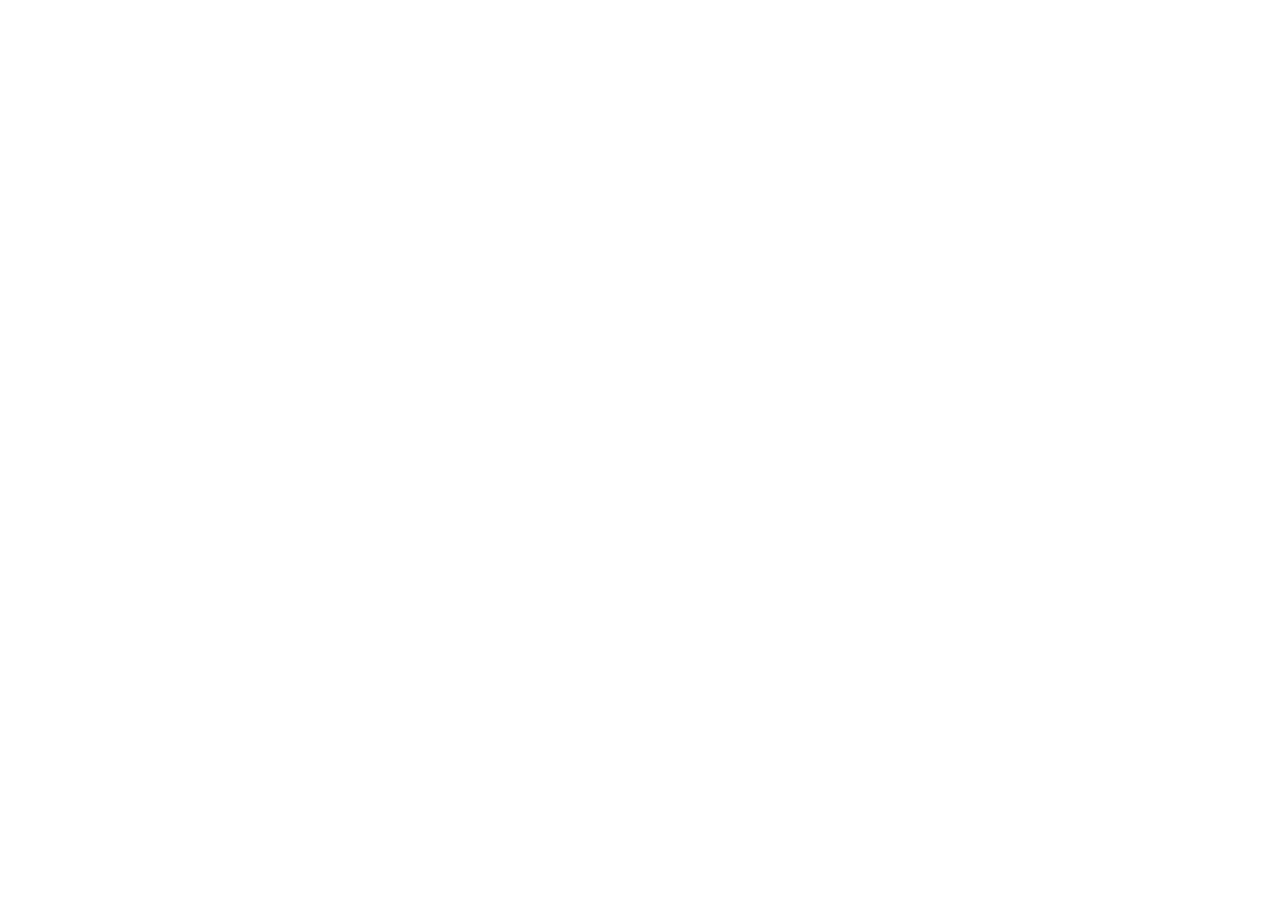
==== portfolio/index.html @ fc788323 "Add initial HTML structure, CSS styles, and JavaScript file for portfolio" ====
<html lang ="en">
<head>
    <meta charset="utf-8">
    <meta name="viewport" content="width=device-width, initial-scale=1.0">
    <title>Matteo Vargas Quesada</title>
    <link rel="preconnect" href="https://fonts.googleapis.com">
    <link href="https://fonts.googleapis.com/css2?family=JetBrains+Mono:wght@400;700&display=swap" rel="stylesheet">
    <link rel="stylesheet" href="css/styles.css">
</head>

<body>
    <nav id="navbar">
        <!-- Navigation content goes here  -->
    </nav>

    <main>
        <section id="hero">
            <!-- Hero section content goes here -->
        </section>

        <section id="about">
            <!-- About section content goes here -->
        </section>

        <section id="skills">
            <!-- Skills section content goes here -->
        </section>

        <section id="projects">
            <!-- Projects section content goes here -->
        </section>

        <section id="contact">
            <!-- Contact section content goes here -->
        </section>
    </main>
</body>
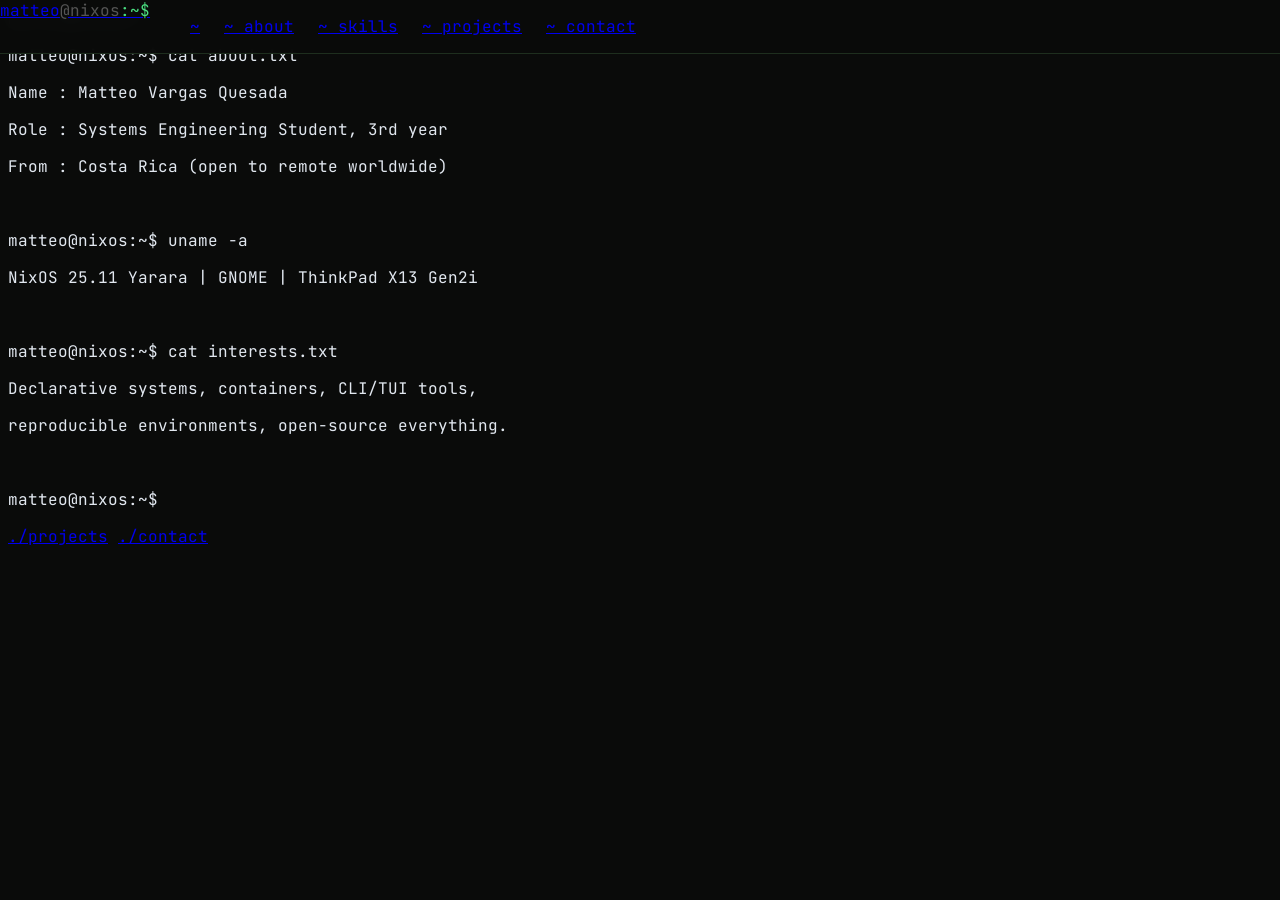
==== commit 958cd89e: "Refactor navigation and hero section in index.html; restore styles.css with updated styles" ====
--- a/portfolio/index.html
+++ b/portfolio/index.html
@@ -9,13 +9,68 @@
 </head>
 
 <body>
-    <nav id="navbar">
-        <!-- Navigation content goes here  -->
+    <nav id="navbar"> <!-- id makes it targetable -->
+
+        <a href="#hero" class="nav-logo">
+        matteo<span class="nav-logo-host">@nixos</span><span class="nav-prompt">:~$</span>
+        </a>
+
+        <ul class="nav-links">
+            <li><a href="#hero">~</a></li>
+            <li><a href="#about">~ about</a></li>
+            <li><a href="#skills">~ skills</a></li>
+            <li><a href="#projects">~ projects</a></li>
+            <li><a href="#contact">~ contact</a></li>
+        </ul>
+
+        <button class="nav-hamburger" id="hamburgerBtn">
+        <span></span>
+        <span></span>
+        <span></span>
+        </button>
     </nav>
 
     <main>
         <section id="hero">
-            <!-- Hero section content goes here -->
+            <article class="terminal-card">
+                <header class="terminal-header">
+                <span class="terminal-dot"></span>
+                <span class="terminal-dot"></span>
+                <span class="terminal-dot"></span>
+                <span class="terminal-title">matteo@nixos:~</span>
+                </header>
+                <div class="terminal-body">
+                <p class="terminal-command">
+                    <span class="terminal-prompt">matteo@nixos:~$</span>
+                    <span class="terminal-cmd-text">cat about.txt</span>
+                </p>
+                <p class="terminal-output">Name    : Matteo Vargas Quesada</p>
+                <p class="terminal-output">Role    : Systems Engineering Student, 3rd year</p>
+                <p class="terminal-output">From    : Costa Rica (open to remote worldwide)</p>
+                <br>
+                <p class="terminal-command">
+                    <span class="terminal-prompt">matteo@nixos:~$</span>
+                    <span class="terminal-cmd-text">uname -a</span>
+                </p>
+                <p class="terminal-output">NixOS 25.11 Yarara  |  GNOME  |  ThinkPad X13 Gen2i</p>
+                <br>
+                <p class="terminal-command">
+                    <span class="terminal-prompt">matteo@nixos:~$</span>
+                    <span class="terminal-cmd-text">cat interests.txt</span>
+                </p>
+                <p class="terminal-output">Declarative systems, containers, CLI/TUI tools,</p>
+                <p class="terminal-output">reproducible environments, open-source everything.</p>
+                <br>
+                <p class="terminal-command">
+                    <span class="terminal-prompt">matteo@nixos:~$</span>
+                    <span class="terminal-cursor"></span>
+                </p>
+                </div>
+            </article>
+            <div class="hero-buttons">
+                <a href="#projects" class="btn-primary">./projects</a>
+                <a href="#contact" class="btn-secondary">./contact</a>
+            </div>
         </section>
 
         <section id="about">
--- a/portfolio/css/styles.css
+++ b/portfolio/css/styles.css
@@ -0,0 +1,56 @@
+:root {
+  --bg-dark:    #0a0b0a;
+  --bg-card:    #0d110d;
+  --bg-header:  #111811;
+  --green:      #4ade80;
+  --text-main:  #e2e8f0;
+  --text-dim:   #8b949e;
+  --text-muted: #555555;
+  --border:     #1e2e1e;
+  --font: 'JetBrains Mono', monospace;
+}
+
+body {
+  background-color: var(--bg-dark);
+  color: var(--text-main);
+  font-family: var(--font);
+  overflow-x: hidden;
+}
+
+#navbar {
+  display: flex;
+  position: fixed;
+  top: 0;
+  left: 0;
+  right: 0;
+  z-index: 50;
+  background-color: rgba(10, 11, 10, 0.96);
+  border-bottom: 1px solid var(--border);
+  backdrop-filter: blur(8px);
+}
+
+.nav-logo-host {
+  color: var(--text-muted);
+}
+
+.nav-prompt {
+  color: var(--green);
+}
+
+/* Hamburger — visible only on mobile */
+.nav-hamburger {
+  display: none;
+  flex-direction: column;
+  gap: 4px;
+  background: none;
+  border: none;
+  cursor: pointer;
+  padding: 4px;
+}
+
+.nav-links {
+  display: flex;
+  align-items: center;
+  gap: 24px;
+  list-style: none;
+}
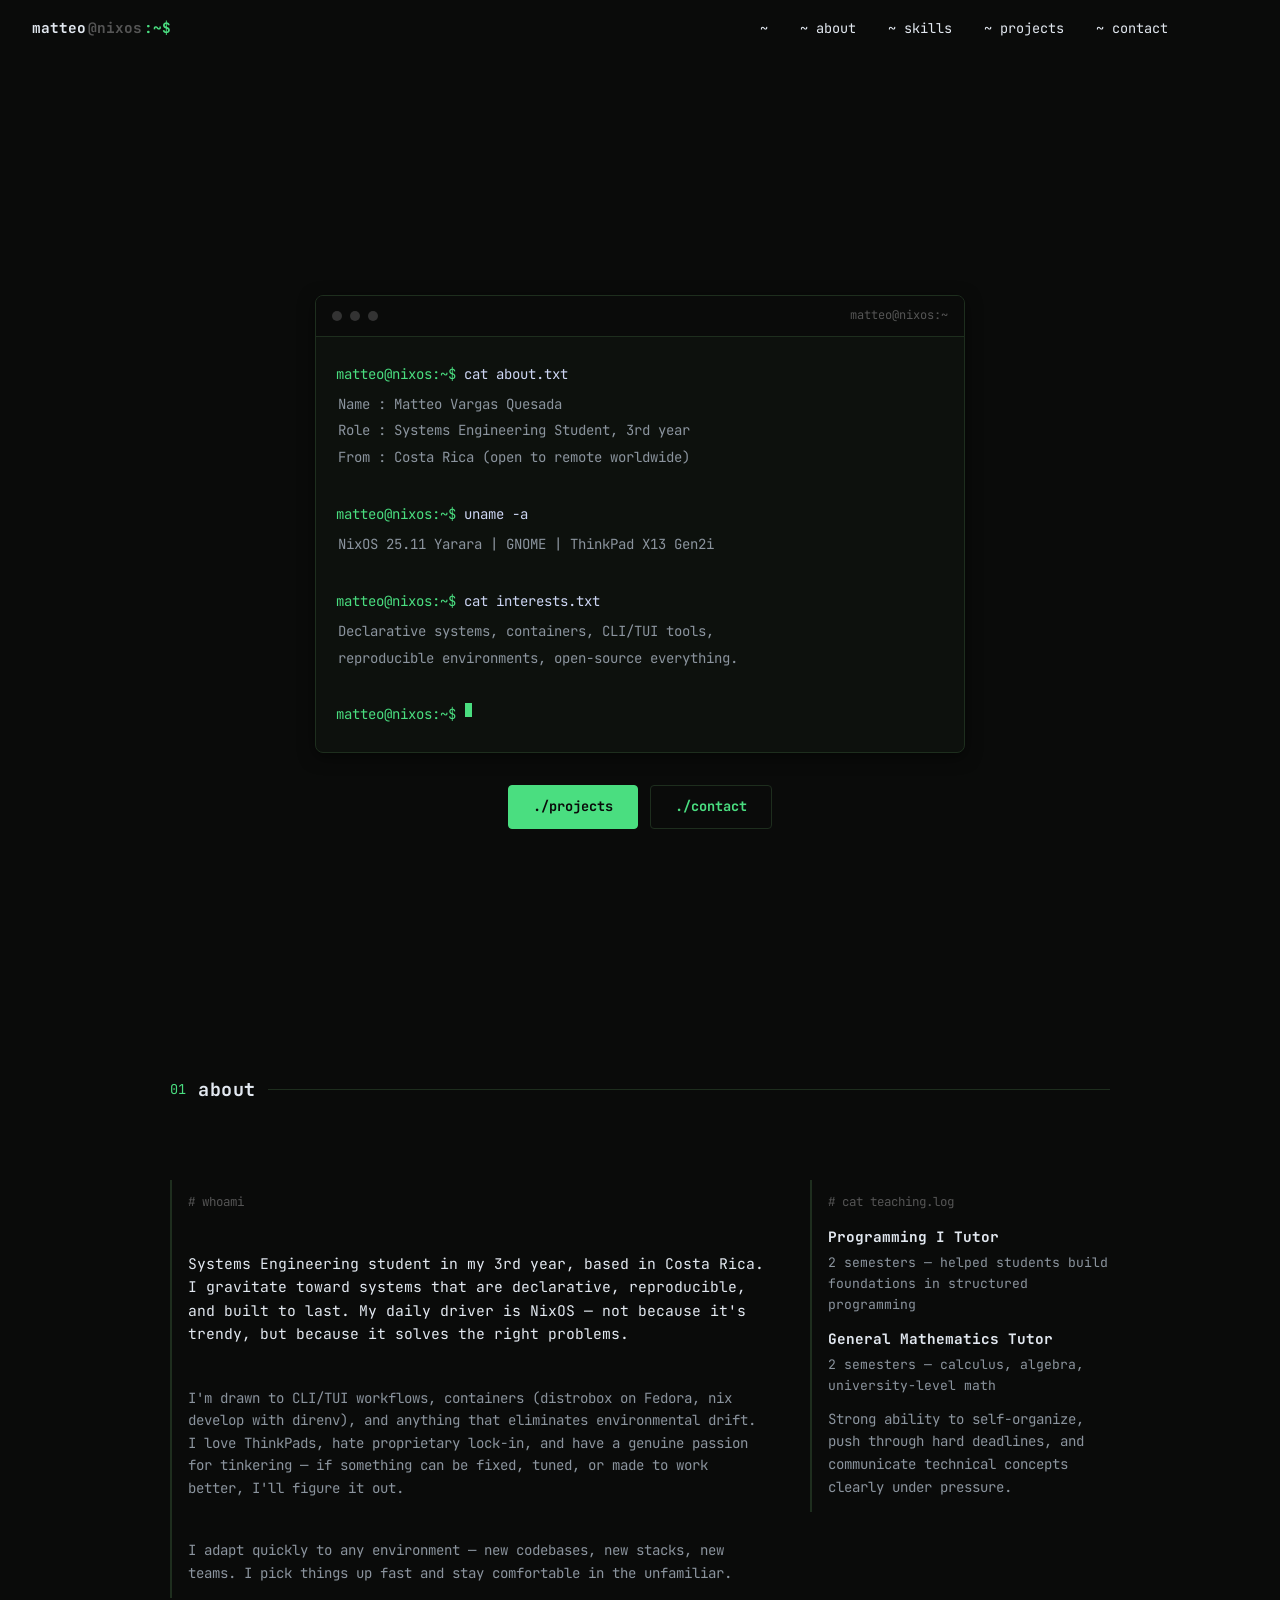
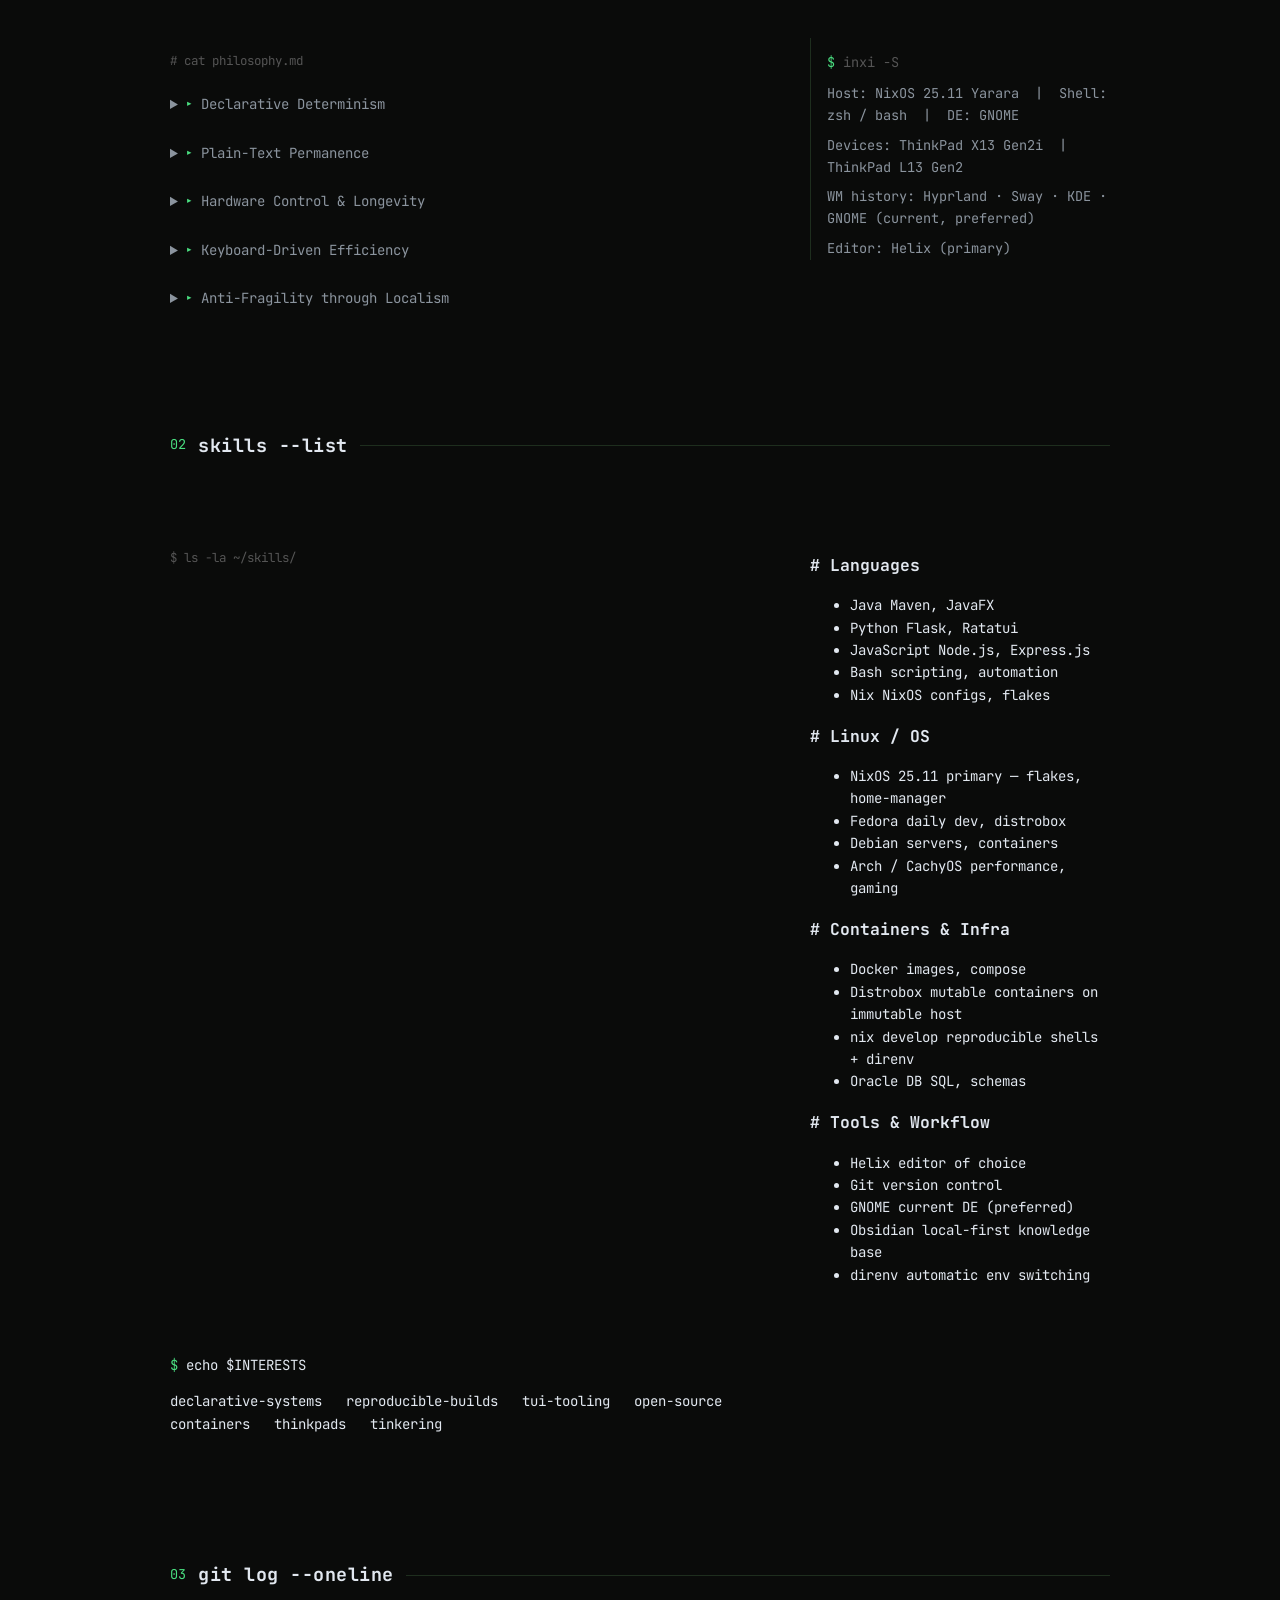
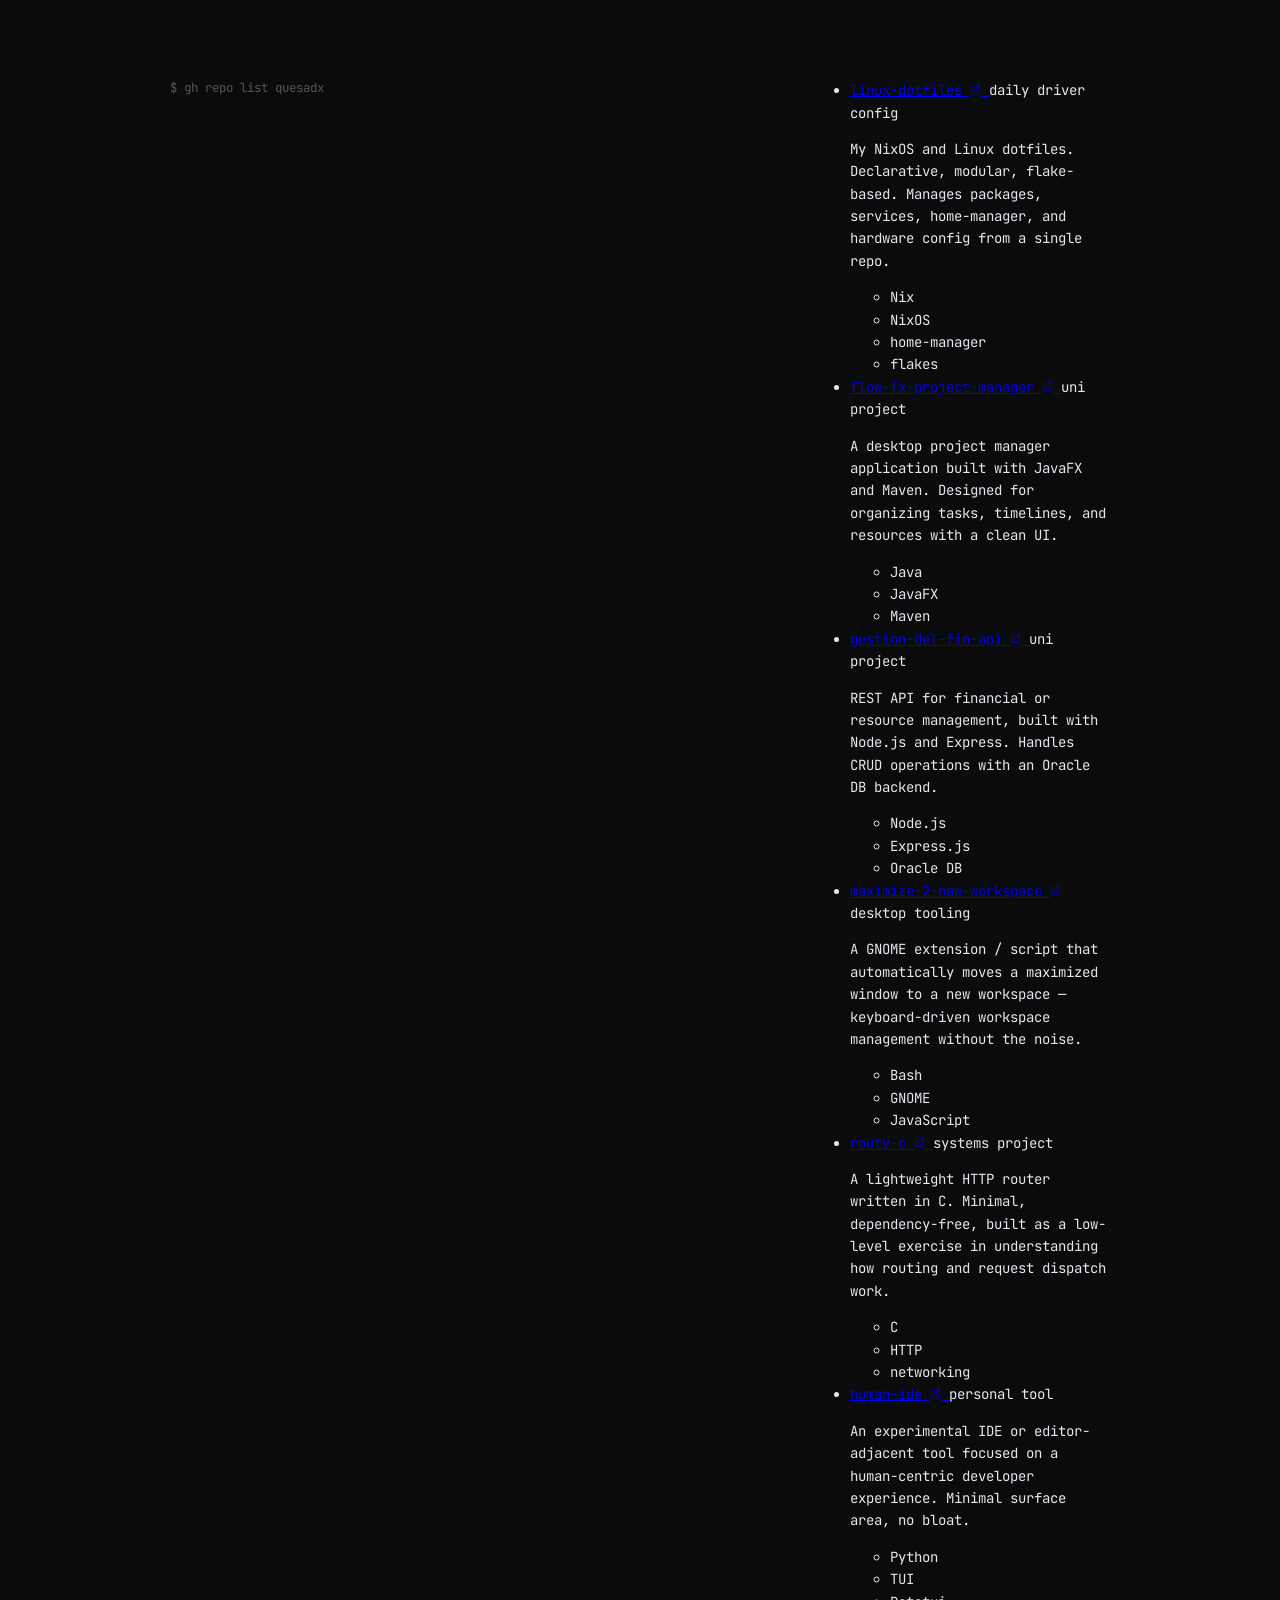
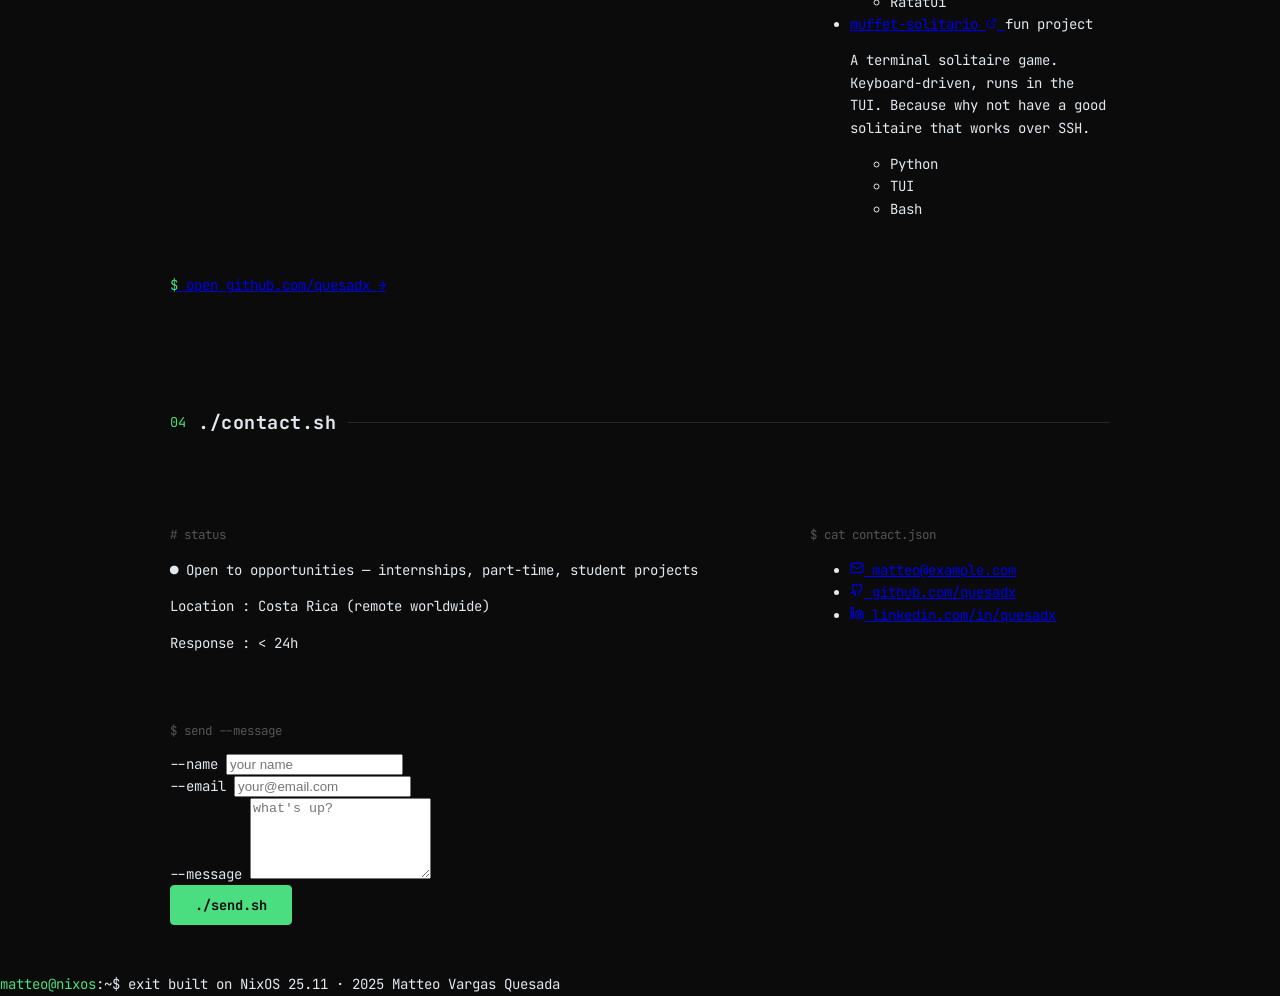
==== commit 112405bb: "Add CSS styles for portfolio layout and components - Create about.css for the About section styles i" ====
--- a/portfolio/index.html
+++ b/portfolio/index.html
@@ -1,92 +1,876 @@
-<html lang ="en">
-<head>
-    <meta charset="utf-8">
-    <meta name="viewport" content="width=device-width, initial-scale=1.0">
+<!doctype html>
+<html lang="en">
+  <head>
+    <meta charset="utf-8" />
+    <meta name="viewport" content="width=device-width, initial-scale=1.0" />
     <title>Matteo Vargas Quesada</title>
-    <link rel="preconnect" href="https://fonts.googleapis.com">
-    <link href="https://fonts.googleapis.com/css2?family=JetBrains+Mono:wght@400;700&display=swap" rel="stylesheet">
-    <link rel="stylesheet" href="css/styles.css">
-</head>
-
-<body>
-    <nav id="navbar"> <!-- id makes it targetable -->
-
-        <a href="#hero" class="nav-logo">
-        matteo<span class="nav-logo-host">@nixos</span><span class="nav-prompt">:~$</span>
-        </a>
-
-        <ul class="nav-links">
-            <li><a href="#hero">~</a></li>
-            <li><a href="#about">~ about</a></li>
-            <li><a href="#skills">~ skills</a></li>
-            <li><a href="#projects">~ projects</a></li>
-            <li><a href="#contact">~ contact</a></li>
-        </ul>
-
-        <button class="nav-hamburger" id="hamburgerBtn">
+    <link rel="preconnect" href="https://fonts.googleapis.com" />
+    <link
+      href="https://fonts.googleapis.com/css2?family=JetBrains+Mono:wght@400;700&display=swap"
+      rel="stylesheet"
+    />
+
+    <!-- Stylesheets -->
+    <link rel="stylesheet" href="css/variables.css" />
+    <link rel="stylesheet" href="css/reset.css" />
+    <link rel="stylesheet" href="css/header.css" />
+    <link rel="stylesheet" href="css/hero.css" />
+    <link rel="stylesheet" href="css/about.css" />
+    <link rel="stylesheet" href="css/skills.css" />
+    <link rel="stylesheet" href="css/buttons.css" />
+    <link rel="stylesheet" href="css/utilities.css" />
+    <link rel="stylesheet" href="css/responsive.css" />
+  </head>
+
+  <body>
+    <nav id="navbar" role="navigation" aria-label="Main navigation">
+      <a href="#hero" class="nav-logo">
+        matteo<span class="nav-logo-host">@nixos</span>
+        <span class="nav-prompt">:~$</span>
+        <span class="sr-only">Home</span>
+      </a>
+
+      <ul class="nav-links">
+        <li><a href="#hero" aria-label="./home">~</a></li>
+        <li><a href="#about" aria-label="./about">~ about</a></li>
+        <li><a href="#skills" aria-label="./skills">~ skills</a></li>
+        <li><a href="#projects" aria-label="./projects">~ projects</a></li>
+        <li><a href="#contact" aria-label="./contact">~ contact</a></li>
+      </ul>
+
+      <button
+        class="nav-hamburger"
+        id="hamburgerBtn"
+        aria-label="Menu"
+        aria-expanded="false"
+      >
         <span></span>
         <span></span>
         <span></span>
-        </button>
+      </button>
     </nav>
 
     <main>
-        <section id="hero">
-            <article class="terminal-card">
-                <header class="terminal-header">
-                <span class="terminal-dot"></span>
-                <span class="terminal-dot"></span>
-                <span class="terminal-dot"></span>
-                <span class="terminal-title">matteo@nixos:~</span>
-                </header>
-                <div class="terminal-body">
-                <p class="terminal-command">
-                    <span class="terminal-prompt">matteo@nixos:~$</span>
-                    <span class="terminal-cmd-text">cat about.txt</span>
+      <!-- Hero Section -->
+      <section id="hero">
+        <h1 class="sr-only">
+          Matteo Vargas Quesada – Systems Engineering Portfolio
+        </h1>
+
+        <article class="terminal-card">
+          <header class="terminal-header">
+            <span class="terminal-dot"></span>
+            <span class="terminal-dot"></span>
+            <span class="terminal-dot"></span>
+            <span class="terminal-title">matteo@nixos:~</span>
+          </header>
+
+          <div class="terminal-body">
+            <p class="terminal-command">
+              <span class="terminal-prompt">matteo@nixos:~$</span>
+              <span class="terminal-cmd-text">cat about.txt</span>
+            </p>
+            <p class="terminal-output">Name : Matteo Vargas Quesada</p>
+            <p class="terminal-output">
+              Role : Systems Engineering Student, 3rd year
+            </p>
+            <p class="terminal-output">
+              From : Costa Rica (open to remote worldwide)
+            </p>
+
+            <br />
+
+            <p class="terminal-command">
+              <span class="terminal-prompt">matteo@nixos:~$</span>
+              <span class="terminal-cmd-text">uname -a</span>
+            </p>
+            <p class="terminal-output">
+              NixOS 25.11 Yarara | GNOME | ThinkPad X13 Gen2i
+            </p>
+
+            <br />
+
+            <p class="terminal-command">
+              <span class="terminal-prompt">matteo@nixos:~$</span>
+              <span class="terminal-cmd-text">cat interests.txt</span>
+            </p>
+            <p class="terminal-output">
+              Declarative systems, containers, CLI/TUI tools,
+            </p>
+            <p class="terminal-output">
+              reproducible environments, open-source everything.
+            </p>
+
+            <br />
+
+            <p class="terminal-command">
+              <span class="terminal-prompt">matteo@nixos:~$</span>
+              <span class="terminal-cursor"></span>
+            </p>
+          </div>
+        </article>
+
+        <div class="hero-buttons">
+          <a href="#projects" class="btn-primary">./projects</a>
+          <a href="#contact" class="btn-secondary">./contact</a>
+        </div>
+      </section>
+
+      <!-- About Section -->
+      <section id="about">
+        <div class="section-inner">
+          <header class="section-header">
+            <span class="section-number">01</span>
+            <h2 class="section-title">about</h2>
+            <div class="section-line"></div>
+          </header>
+
+          <!-- whoami -->
+          <article class="about-bio">
+            <p class="comment"># whoami</p>
+            <p class="text-bright">
+              Systems Engineering student in my 3rd year, based in Costa Rica. I
+              gravitate toward systems that are declarative, reproducible, and
+              built to last. My daily driver is NixOS — not because it's trendy,
+              but because it solves the right problems.
+            </p>
+            <p class="text-dim">
+              I'm drawn to CLI/TUI workflows, containers (distrobox on Fedora,
+              nix develop with direnv), and anything that eliminates
+              environmental drift. I love ThinkPads, hate proprietary lock-in,
+              and have a genuine passion for tinkering — if something can be
+              fixed, tuned, or made to work better, I'll figure it out.
+            </p>
+            <p class="text-dim">
+              I adapt quickly to any environment — new codebases, new stacks,
+              new teams. I pick things up fast and stay comfortable in the
+              unfamiliar.
+            </p>
+          </article>
+
+          <!-- teaching log -->
+          <article class="about-teaching">
+            <p class="comment"># cat teaching.log</p>
+
+            <ul class="teaching-list">
+              <li>
+                <h3 class="teaching-role">Programming I Tutor</h3>
+                <p class="teaching-detail">
+                  2 semesters — helped students build foundations in structured
+                  programming
                 </p>
-                <p class="terminal-output">Name    : Matteo Vargas Quesada</p>
-                <p class="terminal-output">Role    : Systems Engineering Student, 3rd year</p>
-                <p class="terminal-output">From    : Costa Rica (open to remote worldwide)</p>
-                <br>
-                <p class="terminal-command">
-                    <span class="terminal-prompt">matteo@nixos:~$</span>
-                    <span class="terminal-cmd-text">uname -a</span>
+              </li>
+              <li>
+                <h3 class="teaching-role">General Mathematics Tutor</h3>
+                <p class="teaching-detail">
+                  2 semesters — calculus, algebra, university-level math
                 </p>
-                <p class="terminal-output">NixOS 25.11 Yarara  |  GNOME  |  ThinkPad X13 Gen2i</p>
-                <br>
-                <p class="terminal-command">
-                    <span class="terminal-prompt">matteo@nixos:~$</span>
-                    <span class="terminal-cmd-text">cat interests.txt</span>
-                </p>
-                <p class="terminal-output">Declarative systems, containers, CLI/TUI tools,</p>
-                <p class="terminal-output">reproducible environments, open-source everything.</p>
-                <br>
-                <p class="terminal-command">
-                    <span class="terminal-prompt">matteo@nixos:~$</span>
-                    <span class="terminal-cursor"></span>
-                </p>
+              </li>
+            </ul>
+
+            <p class="text-dim teaching-note">
+              Strong ability to self-organize, push through hard deadlines, and
+              communicate technical concepts clearly under pressure.
+            </p>
+          </article>
+
+          <!-- philosophy -->
+          <article class="about-philosophy">
+            <p class="comment"># cat philosophy.md</p>
+
+            <ul class="philosophy-list">
+              <li>
+                <details>
+                  <summary>
+                    <span class="arrow">▸</span>Declarative Determinism
+                  </summary>
+                  <p>
+                    Treat your OS as a mathematical function, not an organic
+                    decaying entity. NixOS ensures environments are reproducible
+                    and time-resistant — eliminating "it works on my machine"
+                    forever.
+                  </p>
+                </details>
+              </li>
+              <li>
+                <details>
+                  <summary>
+                    <span class="arrow">▸</span>Plain-Text Permanence
+                  </summary>
+                  <p>
+                    Local, human-readable formats over proprietary cloud silos.
+                    Markdown, plain configs, local Obsidian vaults — knowledge
+                    that's accessible decades from now with no platform
+                    dependency.
+                  </p>
+                </details>
+              </li>
+              <li>
+                <details>
+                  <summary>
+                    <span class="arrow">▸</span>Hardware Control &amp; Longevity
+                  </summary>
+                  <p>
+                    ThinkPads for repairability and control. LineageOS for
+                    phones. Devices that stay functional through
+                    community-driven open-source software, not vendor planned
+                    obsolescence.
+                  </p>
+                </details>
+              </li>
+              <li>
+                <details>
+                  <summary>
+                    <span class="arrow">▸</span>Keyboard-Driven Efficiency
+                  </summary>
+                  <p>
+                    TUIs and minimalist WMs (Sway, Helix) — tools that get out
+                    of the way. Muscle memory, static reliable workflows, zero
+                    friction from heavy animations or forced UI churn.
+                  </p>
+                </details>
+              </li>
+              <li>
+                <details>
+                  <summary>
+                    <span class="arrow">▸</span>Anti-Fragility through Localism
+                  </summary>
+                  <p>
+                    Minimize external dependencies. Declarative local configs,
+                    offline-capable tools, and self-contained environments.
+                    Infrastructure immune to internet outages and service
+                    shutdowns.
+                  </p>
+                </details>
+              </li>
+            </ul>
+          </article>
+
+          <!-- system info -->
+          <aside class="about-sysinfo">
+            <p class="sysinfo-command">
+              <span class="terminal-prompt">$</span> inxi -S
+            </p>
+            <ul class="sysinfo-list">
+              <li>
+                Host: NixOS 25.11 Yarara &nbsp;|&nbsp; Shell: zsh / bash
+                &nbsp;|&nbsp; DE: GNOME
+              </li>
+              <li>
+                Devices: ThinkPad X13 Gen2i &nbsp;|&nbsp; ThinkPad L13 Gen2
+              </li>
+              <li>
+                WM history: Hyprland · Sway · KDE · GNOME (current, preferred)
+              </li>
+              <li>Editor: Helix (primary)</li>
+            </ul>
+          </aside>
+        </div>
+      </section>
+      <!-- skills section -->
+      <section id="skills">
+        <div class="section-inner">
+          <header class="section-header">
+            <span class="section-number">02</span>
+            <h2 class="section-title">skills --list</h2>
+            <div class="section-line"></div>
+          </header>
+
+          <p class="comment">$ ls -la ~/skills/</p>
+
+          <div class="skills-grid">
+            <article class="skill-group">
+              <h3 class="skill-group-title"># Languages</h3>
+              <ul class="skill-list">
+                <li>
+                  <span class="skill-name">Java</span>
+                  <span class="skill-dots"></span>
+                  <span class="skill-detail">Maven, JavaFX</span>
+                </li>
+                <li>
+                  <span class="skill-name">Python</span>
+                  <span class="skill-dots"></span>
+                  <span class="skill-detail">Flask, Ratatui</span>
+                </li>
+                <li>
+                  <span class="skill-name">JavaScript</span>
+                  <span class="skill-dots"></span>
+                  <span class="skill-detail">Node.js, Express.js</span>
+                </li>
+                <li>
+                  <span class="skill-name">Bash</span>
+                  <span class="skill-dots"></span>
+                  <span class="skill-detail">scripting, automation</span>
+                </li>
+                <li>
+                  <span class="skill-name">Nix</span>
+                  <span class="skill-dots"></span>
+                  <span class="skill-detail">NixOS configs, flakes</span>
+                </li>
+              </ul>
+            </article>
+
+            <article class="skill-group">
+              <h3 class="skill-group-title"># Linux / OS</h3>
+              <ul class="skill-list">
+                <li>
+                  <span class="skill-name">NixOS 25.11</span>
+                  <span class="skill-dots"></span>
+                  <span class="skill-detail"
+                    >primary — flakes, home-manager</span
+                  >
+                </li>
+                <li>
+                  <span class="skill-name">Fedora</span>
+                  <span class="skill-dots"></span>
+                  <span class="skill-detail">daily dev, distrobox</span>
+                </li>
+                <li>
+                  <span class="skill-name">Debian</span>
+                  <span class="skill-dots"></span>
+                  <span class="skill-detail">servers, containers</span>
+                </li>
+                <li>
+                  <span class="skill-name">Arch / CachyOS</span>
+                  <span class="skill-dots"></span>
+                  <span class="skill-detail">performance, gaming</span>
+                </li>
+              </ul>
+            </article>
+
+            <article class="skill-group">
+              <h3 class="skill-group-title"># Containers &amp; Infra</h3>
+              <ul class="skill-list">
+                <li>
+                  <span class="skill-name">Docker</span>
+                  <span class="skill-dots"></span>
+                  <span class="skill-detail">images, compose</span>
+                </li>
+                <li>
+                  <span class="skill-name">Distrobox</span>
+                  <span class="skill-dots"></span>
+                  <span class="skill-detail"
+                    >mutable containers on immutable host</span
+                  >
+                </li>
+                <li>
+                  <span class="skill-name">nix develop</span>
+                  <span class="skill-dots"></span>
+                  <span class="skill-detail">reproducible shells + direnv</span>
+                </li>
+                <li>
+                  <span class="skill-name">Oracle DB</span>
+                  <span class="skill-dots"></span>
+                  <span class="skill-detail">SQL, schemas</span>
+                </li>
+              </ul>
+            </article>
+
+            <article class="skill-group">
+              <h3 class="skill-group-title"># Tools &amp; Workflow</h3>
+              <ul class="skill-list">
+                <li>
+                  <span class="skill-name">Helix</span>
+                  <span class="skill-dots"></span>
+                  <span class="skill-detail">editor of choice</span>
+                </li>
+                <li>
+                  <span class="skill-name">Git</span>
+                  <span class="skill-dots"></span>
+                  <span class="skill-detail">version control</span>
+                </li>
+                <li>
+                  <span class="skill-name">GNOME</span>
+                  <span class="skill-dots"></span>
+                  <span class="skill-detail">current DE (preferred)</span>
+                </li>
+                <li>
+                  <span class="skill-name">Obsidian</span>
+                  <span class="skill-dots"></span>
+                  <span class="skill-detail">local-first knowledge base</span>
+                </li>
+                <li>
+                  <span class="skill-name">direnv</span>
+                  <span class="skill-dots"></span>
+                  <span class="skill-detail">automatic env switching</span>
+                </li>
+              </ul>
+            </article>
+          </div>
+
+          <footer class="skills-footer">
+            <p><span class="terminal-prompt">$</span> echo $INTERESTS</p>
+            <p class="skills-interests">
+              declarative-systems &nbsp; reproducible-builds &nbsp; tui-tooling
+              &nbsp; open-source &nbsp; containers &nbsp; thinkpads &nbsp;
+              tinkering
+            </p>
+          </footer>
+        </div>
+      </section>
+      <section id="projects">
+        <div class="section-inner">
+          <header class="section-header">
+            <span class="section-number">03</span>
+            <h2 class="section-title">git log --oneline</h2>
+            <div class="section-line"></div>
+          </header>
+
+          <p class="comment">$ gh repo list quesadx</p>
+
+          <ul class="project-list">
+            <li class="project-card">
+              <header class="project-card-header">
+                <a
+                  href="https://github.com/quesadx/linux-dotfiles"
+                  target="_blank"
+                  rel="noopener noreferrer"
+                  class="project-title"
+                >
+                  linux-dotfiles
+                  <svg
+                    xmlns="http://www.w3.org/2000/svg"
+                    width="11"
+                    height="11"
+                    viewBox="0 0 24 24"
+                    fill="none"
+                    stroke="currentColor"
+                    stroke-width="2"
+                    stroke-linecap="round"
+                    stroke-linejoin="round"
+                  >
+                    <path d="M15 3h6v6" />
+                    <path d="M10 14 21 3" />
+                    <path
+                      d="M18 13v6a2 2 0 0 1-2 2H5a2 2 0 0 1-2-2V8a2 2 0 0 1 2-2h6"
+                    />
+                  </svg>
+                </a>
+                <span class="project-badge">daily driver config</span>
+              </header>
+              <p class="project-desc">
+                My NixOS and Linux dotfiles. Declarative, modular, flake-based.
+                Manages packages, services, home-manager, and hardware config
+                from a single repo.
+              </p>
+              <ul class="project-tags">
+                <li>Nix</li>
+                <li>NixOS</li>
+                <li>home-manager</li>
+                <li>flakes</li>
+              </ul>
+            </li>
+
+            <li class="project-card">
+              <header class="project-card-header">
+                <a
+                  href="https://github.com/quesadx/flow-fx-project-manager"
+                  target="_blank"
+                  rel="noopener noreferrer"
+                  class="project-title"
+                >
+                  flow-fx-project-manager
+                  <svg
+                    xmlns="http://www.w3.org/2000/svg"
+                    width="11"
+                    height="11"
+                    viewBox="0 0 24 24"
+                    fill="none"
+                    stroke="currentColor"
+                    stroke-width="2"
+                    stroke-linecap="round"
+                    stroke-linejoin="round"
+                  >
+                    <path d="M15 3h6v6" />
+                    <path d="M10 14 21 3" />
+                    <path
+                      d="M18 13v6a2 2 0 0 1-2 2H5a2 2 0 0 1-2-2V8a2 2 0 0 1 2-2h6"
+                    />
+                  </svg>
+                </a>
+                <span class="project-badge">uni project</span>
+              </header>
+              <p class="project-desc">
+                A desktop project manager application built with JavaFX and
+                Maven. Designed for organizing tasks, timelines, and resources
+                with a clean UI.
+              </p>
+              <ul class="project-tags">
+                <li>Java</li>
+                <li>JavaFX</li>
+                <li>Maven</li>
+              </ul>
+            </li>
+
+            <li class="project-card">
+              <header class="project-card-header">
+                <a
+                  href="https://github.com/quesadx/gestion-del-fin-api"
+                  target="_blank"
+                  rel="noopener noreferrer"
+                  class="project-title"
+                >
+                  gestion-del-fin-api
+                  <svg
+                    xmlns="http://www.w3.org/2000/svg"
+                    width="11"
+                    height="11"
+                    viewBox="0 0 24 24"
+                    fill="none"
+                    stroke="currentColor"
+                    stroke-width="2"
+                    stroke-linecap="round"
+                    stroke-linejoin="round"
+                  >
+                    <path d="M15 3h6v6" />
+                    <path d="M10 14 21 3" />
+                    <path
+                      d="M18 13v6a2 2 0 0 1-2 2H5a2 2 0 0 1-2-2V8a2 2 0 0 1 2-2h6"
+                    />
+                  </svg>
+                </a>
+                <span class="project-badge">uni project</span>
+              </header>
+              <p class="project-desc">
+                REST API for financial or resource management, built with
+                Node.js and Express. Handles CRUD operations with an Oracle DB
+                backend.
+              </p>
+              <ul class="project-tags">
+                <li>Node.js</li>
+                <li>Express.js</li>
+                <li>Oracle DB</li>
+              </ul>
+            </li>
+
+            <li class="project-card">
+              <header class="project-card-header">
+                <a
+                  href="https://github.com/quesadx/maximize-2-new-workspace"
+                  target="_blank"
+                  rel="noopener noreferrer"
+                  class="project-title"
+                >
+                  maximize-2-new-workspace
+                  <svg
+                    xmlns="http://www.w3.org/2000/svg"
+                    width="11"
+                    height="11"
+                    viewBox="0 0 24 24"
+                    fill="none"
+                    stroke="currentColor"
+                    stroke-width="2"
+                    stroke-linecap="round"
+                    stroke-linejoin="round"
+                  >
+                    <path d="M15 3h6v6" />
+                    <path d="M10 14 21 3" />
+                    <path
+                      d="M18 13v6a2 2 0 0 1-2 2H5a2 2 0 0 1-2-2V8a2 2 0 0 1 2-2h6"
+                    />
+                  </svg>
+                </a>
+                <span class="project-badge">desktop tooling</span>
+              </header>
+              <p class="project-desc">
+                A GNOME extension / script that automatically moves a maximized
+                window to a new workspace — keyboard-driven workspace management
+                without the noise.
+              </p>
+              <ul class="project-tags">
+                <li>Bash</li>
+                <li>GNOME</li>
+                <li>JavaScript</li>
+              </ul>
+            </li>
+
+            <li class="project-card">
+              <header class="project-card-header">
+                <a
+                  href="https://github.com/quesadx/routy-c"
+                  target="_blank"
+                  rel="noopener noreferrer"
+                  class="project-title"
+                >
+                  routy-c
+                  <svg
+                    xmlns="http://www.w3.org/2000/svg"
+                    width="11"
+                    height="11"
+                    viewBox="0 0 24 24"
+                    fill="none"
+                    stroke="currentColor"
+                    stroke-width="2"
+                    stroke-linecap="round"
+                    stroke-linejoin="round"
+                  >
+                    <path d="M15 3h6v6" />
+                    <path d="M10 14 21 3" />
+                    <path
+                      d="M18 13v6a2 2 0 0 1-2 2H5a2 2 0 0 1-2-2V8a2 2 0 0 1 2-2h6"
+                    />
+                  </svg>
+                </a>
+                <span class="project-badge">systems project</span>
+              </header>
+              <p class="project-desc">
+                A lightweight HTTP router written in C. Minimal,
+                dependency-free, built as a low-level exercise in understanding
+                how routing and request dispatch work.
+              </p>
+              <ul class="project-tags">
+                <li>C</li>
+                <li>HTTP</li>
+                <li>networking</li>
+              </ul>
+            </li>
+
+            <li class="project-card">
+              <header class="project-card-header">
+                <a
+                  href="https://github.com/quesadx/human-ide"
+                  target="_blank"
+                  rel="noopener noreferrer"
+                  class="project-title"
+                >
+                  human-ide
+                  <svg
+                    xmlns="http://www.w3.org/2000/svg"
+                    width="11"
+                    height="11"
+                    viewBox="0 0 24 24"
+                    fill="none"
+                    stroke="currentColor"
+                    stroke-width="2"
+                    stroke-linecap="round"
+                    stroke-linejoin="round"
+                  >
+                    <path d="M15 3h6v6" />
+                    <path d="M10 14 21 3" />
+                    <path
+                      d="M18 13v6a2 2 0 0 1-2 2H5a2 2 0 0 1-2-2V8a2 2 0 0 1 2-2h6"
+                    />
+                  </svg>
+                </a>
+                <span class="project-badge">personal tool</span>
+              </header>
+              <p class="project-desc">
+                An experimental IDE or editor-adjacent tool focused on a
+                human-centric developer experience. Minimal surface area, no
+                bloat.
+              </p>
+              <ul class="project-tags">
+                <li>Python</li>
+                <li>TUI</li>
+                <li>Ratatui</li>
+              </ul>
+            </li>
+
+            <li class="project-card">
+              <header class="project-card-header">
+                <a
+                  href="https://github.com/quesadx/muffet-solitario"
+                  target="_blank"
+                  rel="noopener noreferrer"
+                  class="project-title"
+                >
+                  muffet-solitario
+                  <svg
+                    xmlns="http://www.w3.org/2000/svg"
+                    width="11"
+                    height="11"
+                    viewBox="0 0 24 24"
+                    fill="none"
+                    stroke="currentColor"
+                    stroke-width="2"
+                    stroke-linecap="round"
+                    stroke-linejoin="round"
+                  >
+                    <path d="M15 3h6v6" />
+                    <path d="M10 14 21 3" />
+                    <path
+                      d="M18 13v6a2 2 0 0 1-2 2H5a2 2 0 0 1-2-2V8a2 2 0 0 1 2-2h6"
+                    />
+                  </svg>
+                </a>
+                <span class="project-badge">fun project</span>
+              </header>
+              <p class="project-desc">
+                A terminal solitaire game. Keyboard-driven, runs in the TUI.
+                Because why not have a good solitaire that works over SSH.
+              </p>
+              <ul class="project-tags">
+                <li>Python</li>
+                <li>TUI</li>
+                <li>Bash</li>
+              </ul>
+            </li>
+          </ul>
+
+          <a
+            href="https://github.com/quesadx"
+            target="_blank"
+            rel="noopener noreferrer"
+            class="projects-github-link"
+          >
+            <span class="terminal-prompt">$</span> open github.com/quesadx →
+          </a>
+        </div>
+      </section>
+      <section id="contact">
+        <div class="section-inner">
+          <header class="section-header">
+            <span class="section-number">04</span>
+            <h2 class="section-title">./contact.sh</h2>
+            <div class="section-line"></div>
+          </header>
+
+          <!-- status -->
+          <aside class="contact-status">
+            <p class="comment"># status</p>
+            <p class="status-open">
+              <span class="status-dot">●</span> Open to opportunities —
+              internships, part-time, student projects
+            </p>
+            <p class="status-detail">
+              Location : Costa Rica (remote worldwide)
+            </p>
+            <p class="status-detail">Response : &lt; 24h</p>
+          </aside>
+
+          <!-- contact links -->
+          <nav aria-label="Contact links">
+            <p class="comment">$ cat contact.json</p>
+            <ul class="contact-links">
+              <li>
+                <a href="mailto:matteo@example.com" class="contact-link">
+                  <svg
+                    xmlns="http://www.w3.org/2000/svg"
+                    width="14"
+                    height="14"
+                    viewBox="0 0 24 24"
+                    fill="none"
+                    stroke="currentColor"
+                    stroke-width="2"
+                    stroke-linecap="round"
+                    stroke-linejoin="round"
+                  >
+                    <rect width="20" height="16" x="2" y="4" rx="2" />
+                    <path d="m22 7-8.97 5.7a1.94 1.94 0 0 1-2.06 0L2 7" />
+                  </svg>
+                  <span>matteo@example.com</span>
+                </a>
+              </li>
+              <li>
+                <a
+                  href="https://github.com/quesadx"
+                  target="_blank"
+                  rel="noopener noreferrer"
+                  class="contact-link"
+                >
+                  <svg
+                    xmlns="http://www.w3.org/2000/svg"
+                    width="14"
+                    height="14"
+                    viewBox="0 0 24 24"
+                    fill="none"
+                    stroke="currentColor"
+                    stroke-width="2"
+                    stroke-linecap="round"
+                    stroke-linejoin="round"
+                  >
+                    <path
+                      d="M15 22v-4a4.8 4.8 0 0 0-1-3.5c3 0 6-2 6-5.5.08-1.25-.27-2.48-1-3.5.28-1.15.28-2.35 0-3.5 0 0-1 0-3 1.5-2.64-.5-5.36-.5-8 0C6 2 5 2 5 2c-.3 1.15-.3 2.35 0 3.5A5.403 5.403 0 0 0 4 9c0 3.5 3 5.5 6 5.5-.39.49-.68 1.05-.85 1.65-.17.6-.22 1.23-.15 1.85v4"
+                    />
+                    <path d="M9 18c-4.51 2-5-2-7-2" />
+                  </svg>
+                  <span>github.com/quesadx</span>
+                </a>
+              </li>
+              <li>
+                <a
+                  href="https://linkedin.com/in/quesadx"
+                  target="_blank"
+                  rel="noopener noreferrer"
+                  class="contact-link"
+                >
+                  <svg
+                    xmlns="http://www.w3.org/2000/svg"
+                    width="14"
+                    height="14"
+                    viewBox="0 0 24 24"
+                    fill="none"
+                    stroke="currentColor"
+                    stroke-width="2"
+                    stroke-linecap="round"
+                    stroke-linejoin="round"
+                  >
+                    <path
+                      d="M16 8a6 6 0 0 1 6 6v7h-4v-7a2 2 0 0 0-2-2 2 2 0 0 0-2 2v7h-4v-7a6 6 0 0 1 6-6z"
+                    />
+                    <rect width="4" height="12" x="2" y="9" />
+                    <circle cx="4" cy="4" r="2" />
+                  </svg>
+                  <span>linkedin.com/in/quesadx</span>
+                </a>
+              </li>
+            </ul>
+          </nav>
+
+          <!-- form -->
+          <div class="contact-form-wrap">
+            <p class="comment">$ send --message</p>
+            <form class="contact-form" action="#" method="post">
+              <div class="form-row">
+                <div class="form-group">
+                  <label for="contact-name">--name</label>
+                  <input
+                    type="text"
+                    id="contact-name"
+                    name="name"
+                    placeholder="your name"
+                    required
+                  />
                 </div>
-            </article>
-            <div class="hero-buttons">
-                <a href="#projects" class="btn-primary">./projects</a>
-                <a href="#contact" class="btn-secondary">./contact</a>
-            </div>
-        </section>
-
-        <section id="about">
-            <!-- About section content goes here -->
-        </section>
-
-        <section id="skills">
-            <!-- Skills section content goes here -->
-        </section>
-
-        <section id="projects">
-            <!-- Projects section content goes here -->
-        </section>
-
-        <section id="contact">
-            <!-- Contact section content goes here -->
-        </section>
+                <div class="form-group">
+                  <label for="contact-email">--email</label>
+                  <input
+                    type="email"
+                    id="contact-email"
+                    name="email"
+                    placeholder="your@email.com"
+                    required
+                  />
+                </div>
+              </div>
+
+              <div class="form-group">
+                <label for="contact-message">--message</label>
+                <textarea
+                  id="contact-message"
+                  name="message"
+                  rows="5"
+                  placeholder="what's up?"
+                  required
+                ></textarea>
+              </div>
+
+              <button type="submit" class="btn-primary">./send.sh</button>
+            </form>
+          </div>
+        </div>
+      </section>
+
+      <footer>
+        <div class="footer-inner">
+          <span class="footer-left"
+            ><span class="terminal-prompt">matteo@nixos</span>:~$ exit</span
+          >
+          <span class="footer-right"
+            >built on NixOS 25.11 · 2025 Matteo Vargas Quesada</span
+          >
+        </div>
+      </footer>
     </main>
-</body>+  </body>
+</html>
--- a/portfolio/css/variables.css
+++ b/portfolio/css/variables.css
@@ -0,0 +1,11 @@
+:root {
+  --bg-dark:    #0a0b0a;
+  --bg-card:    #0d110d;
+  --bg-header:  #111811;
+  --green:      #4ade80;
+  --text-main:  #e2e8f0;
+  --text-dim:   #8b949e;
+  --text-muted: #555555;
+  --border:     #1e2e1e;
+  --font: 'JetBrains Mono', monospace;
+}
--- a/portfolio/css/header.css
+++ b/portfolio/css/header.css
@@ -0,0 +1,71 @@
+/* ===== HEADER & NAVIGATION ===== */
+
+#navbar {
+  display: flex;
+  justify-content: space-between; /* Ensures logo and nav links are on opposite sides */
+  max-width: 1200px;
+  padding: 0 2rem;
+  height: 3.5rem;
+}
+
+.nav-logo {
+  display: flex;
+  align-items: center;
+  gap: 2px;
+  text-decoration: none; /* Removes underline from links */
+  color: var(--text-main);
+  font-size: 0.9rem;
+  font-weight: 700;
+}
+
+.nav-logo-host {
+  color: var(--text-muted);
+}
+
+.nav-prompt {
+  color: var(--green);
+}
+
+.nav-links {
+  display: flex;
+  align-items: center;
+  gap: 2rem;
+  list-style: none;
+  padding: 0;
+  position: relative;
+  z-index: 10000;
+}
+
+.nav-links a {
+  text-decoration: none;
+  color: var(--text-main);
+  font-size: 0.85rem;
+  transition: color 0.15s ease;
+}
+
+.nav-links a:hover,
+.nav-links a:focus {
+  color: var(--green);
+  outline: none;
+}
+
+/* Hamburger menu */
+.nav-hamburger {
+  display: none;
+  flex-direction: column;
+  gap: 4px;
+  background: none;
+  border: none;
+  cursor: pointer;
+  padding: 0;
+  margin: 0;
+}
+
+.nav-hamburger span {
+  display: block;
+  width: 24px;
+  height: 2px;
+  background-color: var(--green);
+  border-radius: 2px;
+  transition: all 0.3s ease;
+}
--- a/portfolio/css/hero.css
+++ b/portfolio/css/hero.css
@@ -0,0 +1,99 @@
+/* ===== MAIN CONTENT ===== */
+main {
+  margin-top: 3.5rem;
+}
+
+/* sections are visible by default; specific sections can be hidden if needed */
+
+#hero {
+  display: flex;
+  flex-direction: column;
+  align-items: center;
+  justify-content: center;
+  min-height: 100vh;
+  padding: 3rem 2rem;
+  background-color: var(--bg-dark);
+}
+
+.terminal-card {
+  width: 100%;
+  max-width: 650px;
+  background-color: var(--bg-card);
+  border: 1px solid var(--border);
+  border-radius: 8px;
+  overflow: hidden;
+  box-shadow: 0 4px 16px rgba(0, 0, 0, 0.5);
+  margin-bottom: 2rem;
+}
+
+.terminal-header {
+  display: flex;
+  align-items: center;
+  gap: 8px;
+  background-color: rgba(10, 11, 10, 0.96);
+  border-bottom: 1px solid var(--border);
+  padding: 10px 16px;
+  font-size: 0.75rem;
+  color: var(--text-muted);
+  position: relative;
+  z-index: 50; /* intentionally below the navbar */
+}
+
+.terminal-dot {
+  display: inline-block;
+  width: 10px;
+  height: 10px;
+  border-radius: 50%;
+  background-color: #333;
+}
+
+.terminal-title {
+  margin-left: auto;
+  font-size: 0.75rem;
+  color: var(--text-muted);
+}
+
+.terminal-body {
+  padding: 18px 20px;
+  min-height: 280px;
+  overflow-y: auto;
+}
+
+.terminal-command {
+  display: flex;
+  gap: 8px;
+  margin: 8px 0;
+  white-space: nowrap;
+  flex-wrap: wrap;
+}
+
+.terminal-prompt {
+  color: var(--green);
+  flex-shrink: 0;
+}
+
+.terminal-cmd-text {
+  color: #cdd6f4;
+}
+
+.terminal-output {
+  margin: 4px 0;
+  color: var(--text-dim);
+  padding-left: 2px;
+  word-break: break-word;
+}
+
+.terminal-cursor {
+  display: inline-block;
+  width: 7px;
+  height: 14px;
+  background: var(--green);
+  margin-left: 1px;
+  vertical-align: middle;
+  animation: blink 1s steps(1) infinite;
+}
+
+@keyframes blink {
+  0%, 49% { opacity: 1; }
+  50%, 100% { opacity: 0; }
+}
--- a/portfolio/css/about.css
+++ b/portfolio/css/about.css
@@ -0,0 +1,145 @@
+/* About section styles */
+.section-inner {
+	max-width: 980px;
+	margin: 0 auto;
+	padding: 3rem 1.25rem;
+	display: grid;
+	grid-template-columns: 1fr 300px;
+	gap: 2.5rem;
+	align-items: start;
+}
+
+.section-header {
+	grid-column: 1 / -1;
+	display: flex;
+	align-items: center;
+	gap: 12px;
+	margin-bottom: 1.25rem;
+}
+
+.section-number {
+	color: var(--green);
+	font-family: var(--font);
+	font-size: 0.85rem;
+}
+
+.section-title {
+	font-family: var(--font);
+	font-size: 1.15rem;
+	color: var(--text-main);
+	text-transform: lowercase;
+	letter-spacing: 0.5px;
+}
+
+.section-line {
+	flex: 1 1 0;
+	height: 1px;
+	background: var(--border);
+}
+
+/* Bio */
+.about-bio {
+	border-left: 2px solid var(--border);
+	padding-left: 1rem;
+	display: flex;
+	flex-direction: column;
+	gap: 0.75rem;
+}
+
+.comment {
+	color: var(--text-muted);
+	font-family: var(--font);
+	font-size: 0.78rem;
+}
+
+.text-bright {
+	color: var(--text-main);
+	font-family: var(--font);
+	font-size: 0.92rem;
+	line-height: 1.6;
+}
+
+.text-dim {
+	color: var(--text-dim);
+	font-family: var(--font);
+	font-size: 0.88rem;
+	line-height: 1.6;
+}
+
+/* Teaching log */
+.about-teaching {
+	border-left: 2px solid var(--border);
+	padding-left: 1rem;
+}
+
+.teaching-list {
+	list-style: none;
+	padding: 0;
+	margin: 0.5rem 0 0 0;
+	display: flex;
+	flex-direction: column;
+	gap: 0.75rem;
+}
+
+.teaching-role {
+	font-family: var(--font);
+	font-size: 0.9rem;
+	color: var(--text-main);
+	margin: 0 0 0.25rem 0;
+}
+
+.teaching-detail {
+	margin: 0;
+	color: var(--text-dim);
+	font-size: 0.82rem;
+}
+
+.teaching-note {
+	margin-top: 0.75rem;
+}
+
+/* Philosophy list */
+.philosophy-list {
+	list-style: none;
+	padding: 0;
+	margin: 0.5rem 0 0 0;
+	display: flex;
+	flex-direction: column;
+	gap: 6px;
+}
+
+.philosophy-list details > summary {
+	cursor: pointer;
+	font-family: var(--font);
+	color: var(--text-dim);
+	padding: 10px 0;
+}
+
+.philosophy-list details p {
+	margin: 0 0 12px 0;
+	color: var(--text-dim);
+	font-size: 0.86rem;
+}
+
+.arrow { color: var(--green); margin-right: 8px; }
+
+/* System info aside */
+.about-sysinfo {
+	background: transparent;
+	border-left: 1px solid var(--border);
+	padding-left: 1rem;
+	font-size: 0.85rem;
+	color: var(--text-dim);
+}
+
+.sysinfo-command { color: var(--text-muted); font-family: var(--font); margin-bottom: 0.6rem; }
+
+.sysinfo-list { list-style: none; padding: 0; margin: 0; display: flex; flex-direction: column; gap: 0.5rem; }
+
+/* small screens: single column */
+@media (max-width: 900px) {
+	.section-inner { grid-template-columns: 1fr; padding: 2rem 1rem; }
+	.section-header { margin-bottom: 1rem; }
+	.about-sysinfo { border-left: none; padding-left: 0; margin-top: 1rem; }
+}
+
--- a/portfolio/css/buttons.css
+++ b/portfolio/css/buttons.css
@@ -0,0 +1,45 @@
+/* ===== BUTTONS ===== */
+.hero-buttons {
+  display: flex;
+  gap: 12px;
+  justify-content: center;
+  flex-wrap: wrap;
+}
+
+.btn-primary,
+.btn-secondary {
+  display: inline-block;
+  padding: 10px 24px;
+  border-radius: 4px;
+  text-decoration: none;
+  font-size: 0.85rem;
+  font-family: var(--font);
+  font-weight: 700;
+  border: none;
+  cursor: pointer;
+  transition: all 0.15s ease;
+}
+
+.btn-primary {
+  background-color: var(--green);
+  color: var(--bg-dark);
+  border: 1px solid var(--green);
+}
+
+.btn-primary:hover,
+.btn-primary:focus {
+  background-color: #22c55e;
+  outline: none;
+}
+
+.btn-secondary {
+  background-color: transparent;
+  color: var(--green);
+  border: 1px solid var(--border);
+}
+
+.btn-secondary:hover,
+.btn-secondary:focus {
+  border-color: var(--green);
+  outline: none;
+}
--- a/portfolio/css/utilities.css
+++ b/portfolio/css/utilities.css
@@ -0,0 +1,12 @@
+/* ===== UTILITY ===== */
+.sr-only {
+  position: absolute;
+  width: 1px;
+  height: 1px;
+  padding: 0;
+  margin: -1px;
+  overflow: hidden;
+  clip: rect(0,0,0,0);
+  white-space: nowrap;
+  border: 0;
+}
--- a/portfolio/css/responsive.css
+++ b/portfolio/css/responsive.css
@@ -0,0 +1,84 @@
+/* ===== RESPONSIVE ===== */
+@media (max-width: 768px) {
+  #navbar {
+    padding: 0 1rem;
+  }
+
+  .nav-links {
+    display: none;
+    flex-direction: column;
+    position: absolute;
+    top: 3.5rem;
+    left: 0;
+    right: 0;
+    background-color: var(--bg-dark);
+    border-bottom: 1px solid var(--border);
+    gap: 0;
+    padding: 1rem 0;
+  }
+
+  .nav-links.open {
+    display: flex;
+  }
+
+  .nav-links li {
+    width: 100%;
+  }
+
+  .nav-links a {
+    display: block;
+    padding: 0.75rem 1.5rem;
+  }
+
+  .nav-hamburger {
+    display: flex;
+  }
+
+  main {
+    margin-top: 3.5rem;
+  }
+
+  #hero {
+    padding: 2rem 1rem;
+    min-height: auto;
+  }
+
+  .terminal-card {
+    max-width: 100%;
+  }
+
+  .hero-buttons {
+    gap: 8px;
+  }
+
+  .btn-primary,
+  .btn-secondary {
+    flex: 1;
+    min-width: 120px;
+  }
+}
+
+@media (max-width: 480px) {
+  #navbar {
+    padding: 0 1rem;
+  }
+
+  .nav-logo {
+    font-size: 0.75rem;
+  }
+
+  .terminal-body {
+    padding: 12px 16px;
+    font-size: 12px;
+  }
+
+  .hero-buttons {
+    flex-direction: column;
+    width: 100%;
+  }
+
+  .btn-primary,
+  .btn-secondary {
+    width: 100%;
+  }
+}
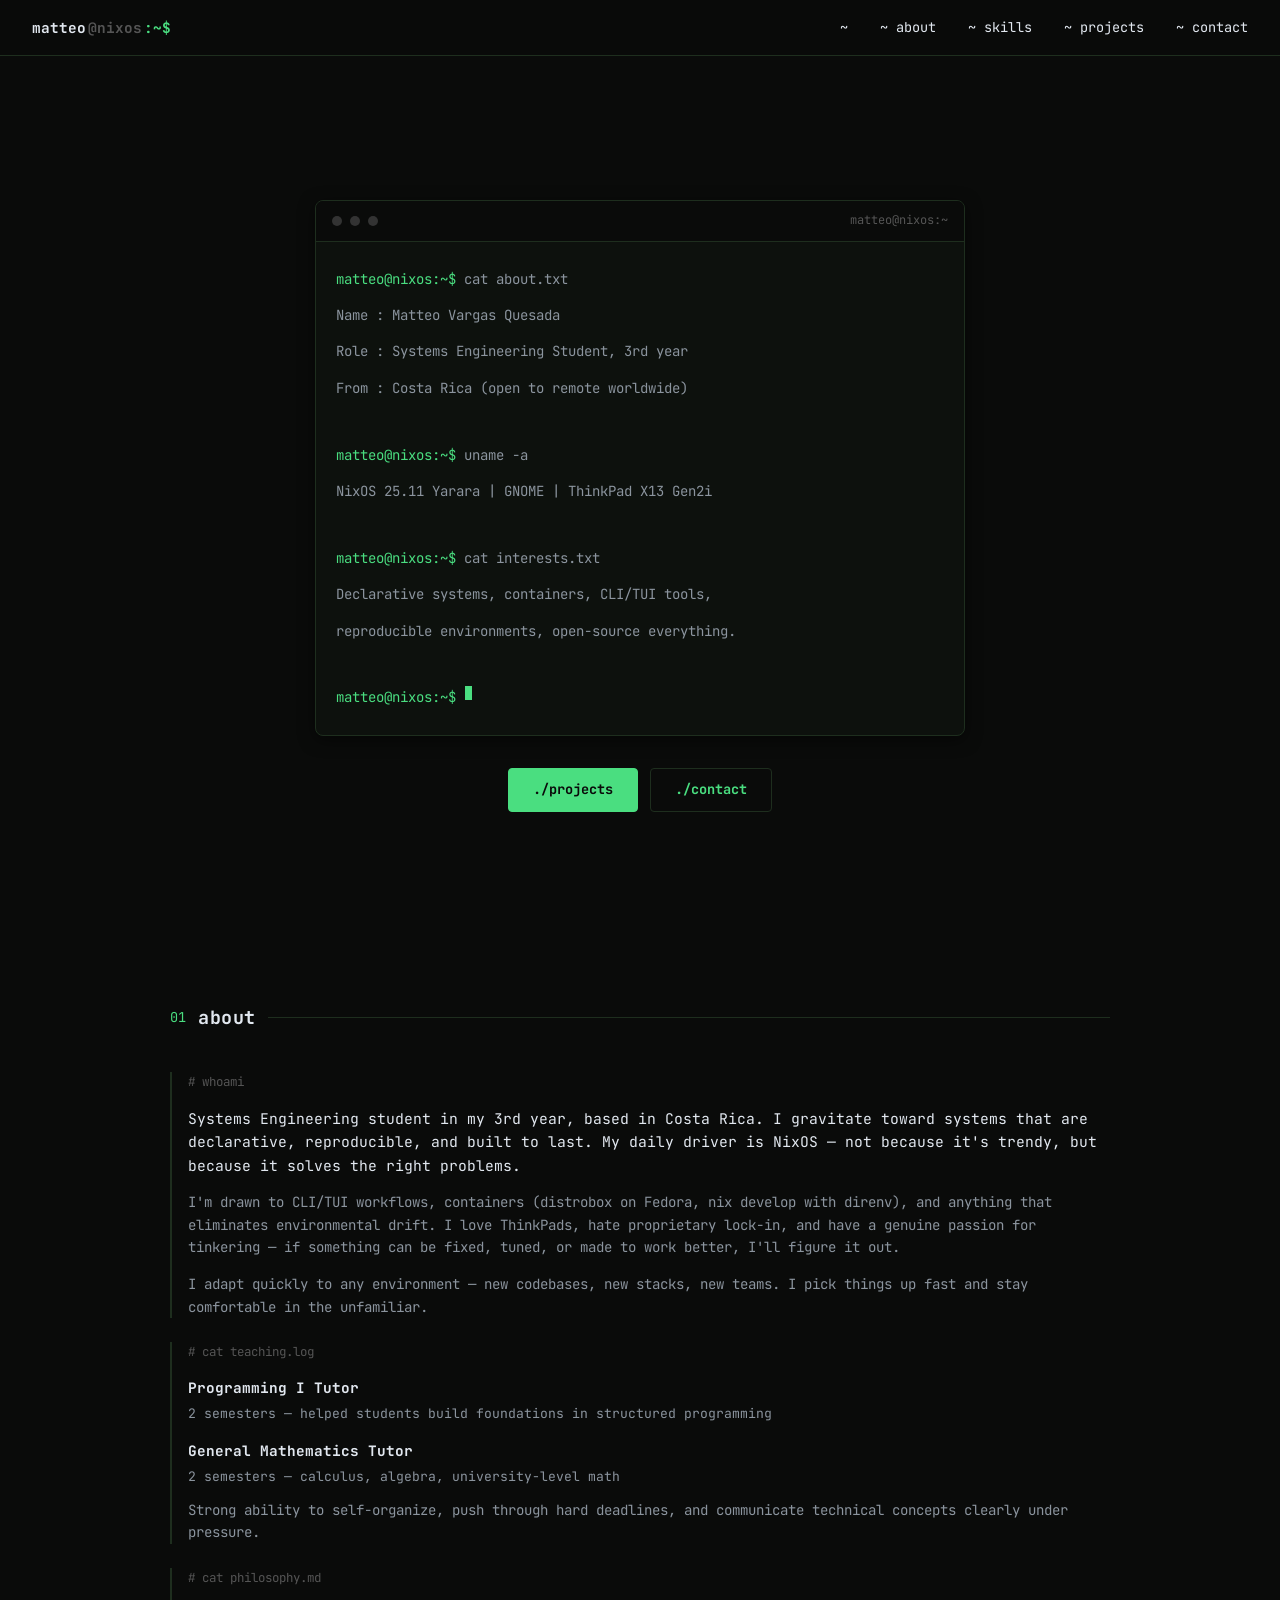
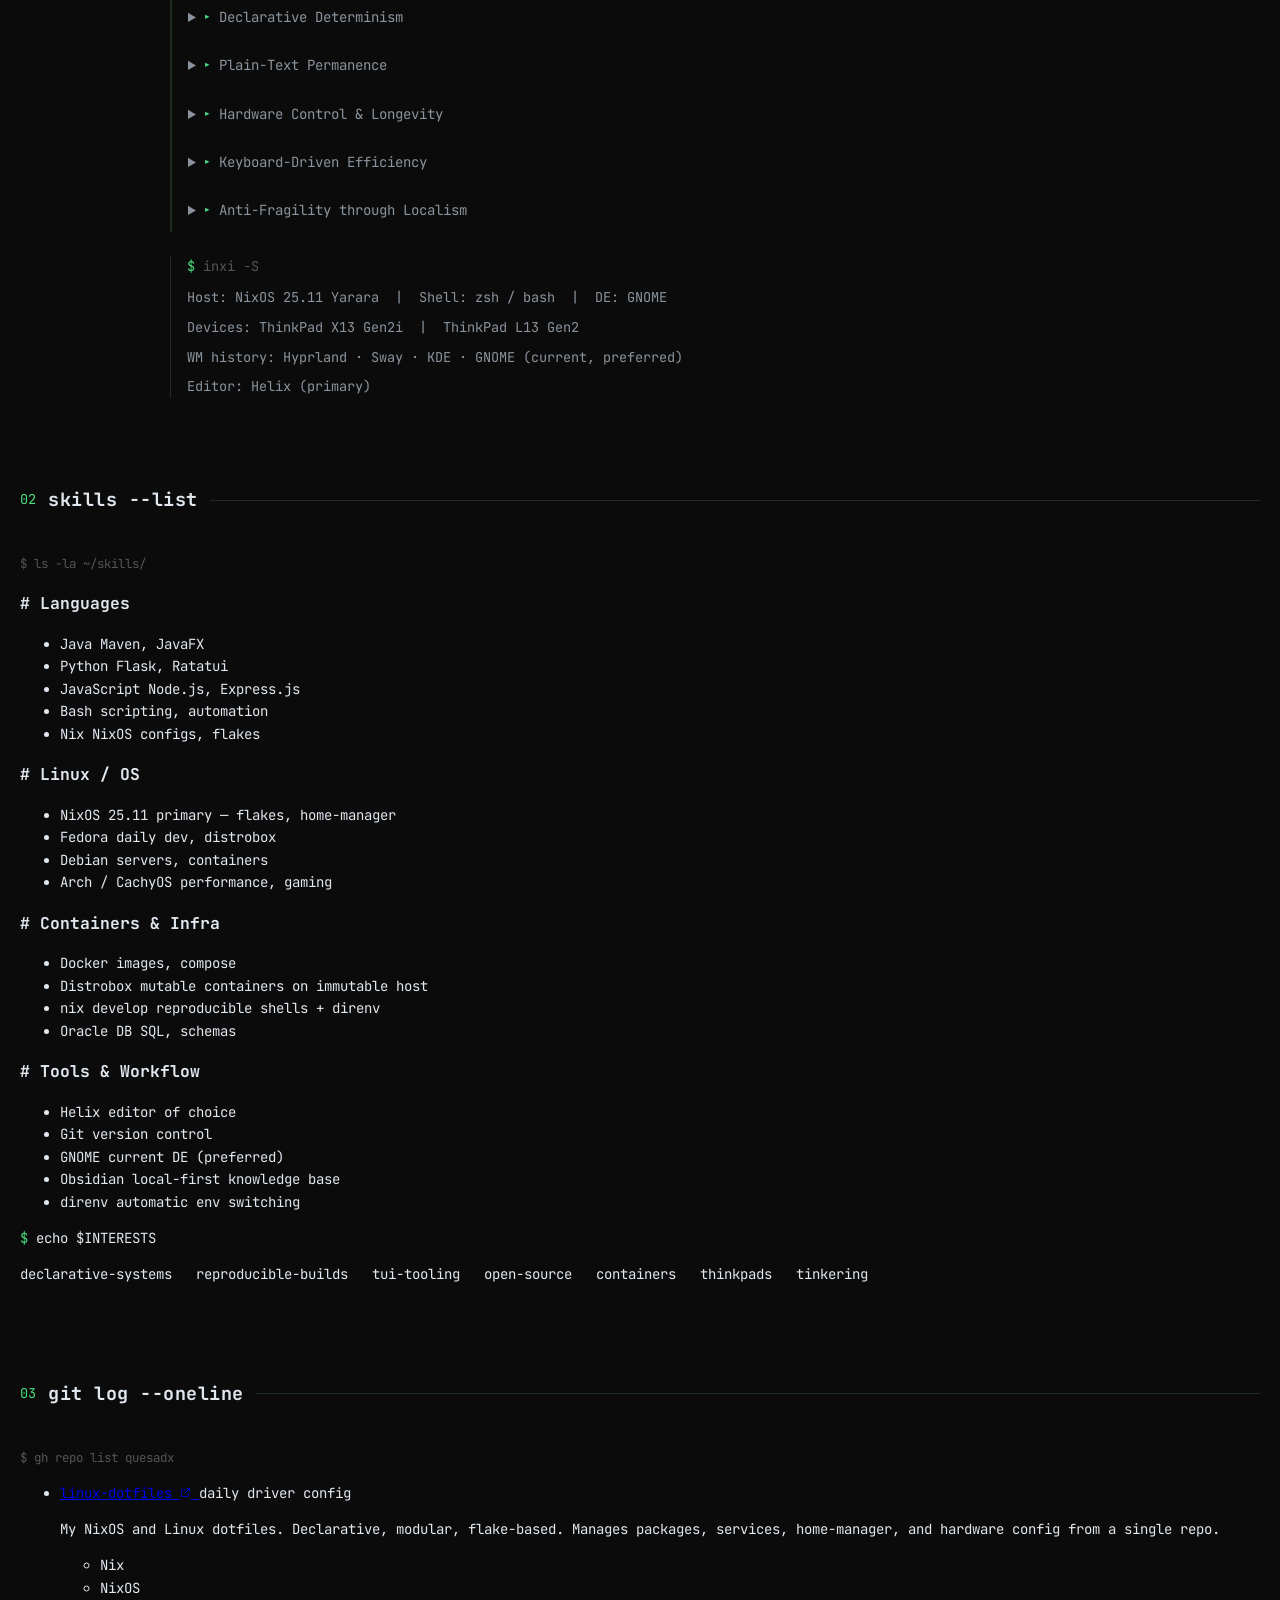
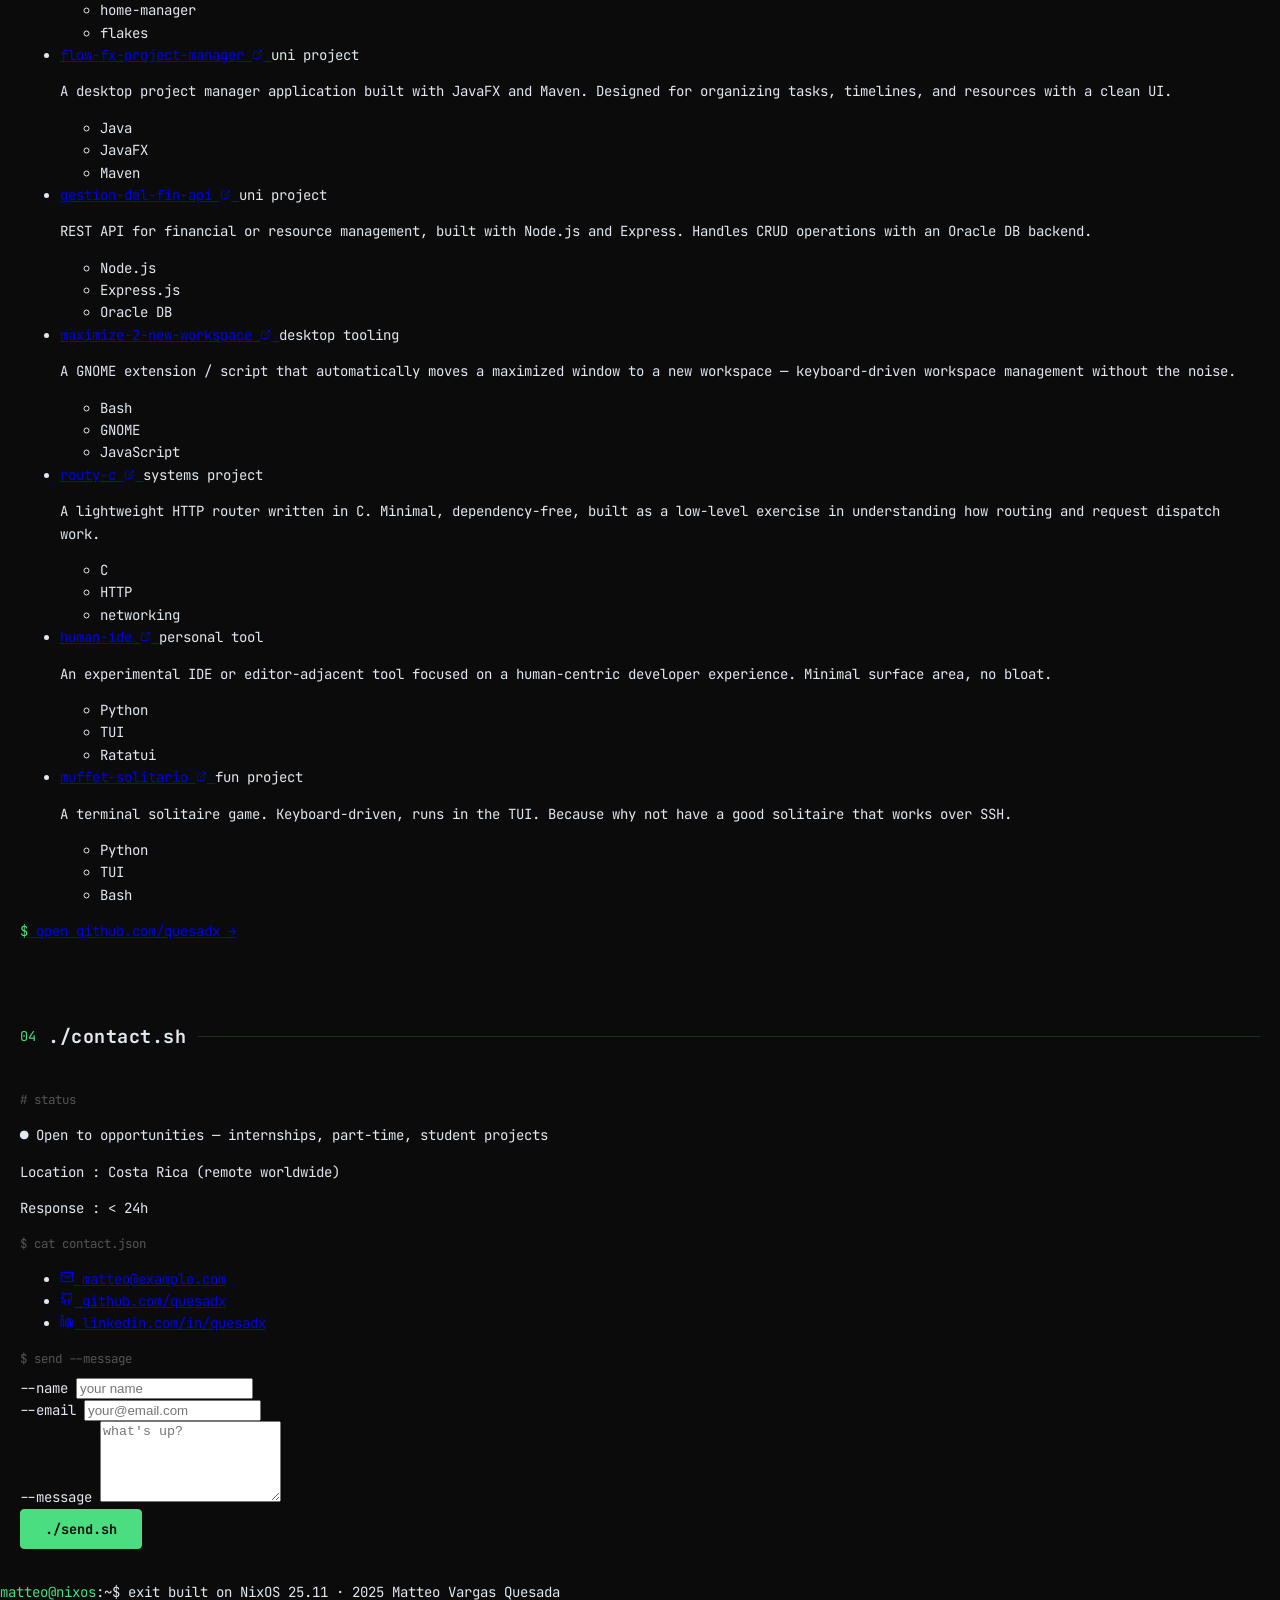
==== commit b3aa5ae6: "Refactor stylesheets in index.html; add main style.css for portfolio" ====
--- a/portfolio/index.html
+++ b/portfolio/index.html
@@ -10,16 +10,8 @@
       rel="stylesheet"
     />
 
-    <!-- Stylesheets -->
-    <link rel="stylesheet" href="css/variables.css" />
-    <link rel="stylesheet" href="css/reset.css" />
-    <link rel="stylesheet" href="css/header.css" />
-    <link rel="stylesheet" href="css/hero.css" />
-    <link rel="stylesheet" href="css/about.css" />
-    <link rel="stylesheet" href="css/skills.css" />
-    <link rel="stylesheet" href="css/buttons.css" />
-    <link rel="stylesheet" href="css/utilities.css" />
-    <link rel="stylesheet" href="css/responsive.css" />
+    <!-- Stylesheet -->
+    <link rel="stylesheet" href="css/style.css" />
   </head>
 
   <body>
--- a/portfolio/css/style.css
+++ b/portfolio/css/style.css
@@ -0,0 +1,491 @@
+/* ===== CSS VARIABLES ===== */
+:root {
+  --bg-dark:    #0a0b0a;
+  --bg-card:    #0d110d;
+  --green:      #4ade80;
+  --text-main:  #e2e8f0;
+  --text-dim:   #8b949e;
+  --text-muted: #555555;
+  --border:     #1e2e1e;
+  --font:       'JetBrains Mono', monospace;
+}
+
+/* ===== RESET & BASE ===== */
+* {
+  box-sizing: border-box;
+}
+
+html, body {
+  margin: 0;
+  padding: 0;
+}
+
+body {
+  background-color: var(--bg-dark);
+  color: var(--text-main);
+  font-family: var(--font);
+  font-size: 14px;
+  line-height: 1.6;
+  overflow-x: hidden;
+}
+
+/* ===== HEADER & NAV ===== */
+#navbar {
+  position: fixed;
+  top: 0;
+  left: 0;
+  right: 0;
+  z-index: 9999;
+  background-color: rgba(10, 11, 10, 0.96);
+  border-bottom: 1px solid var(--border);
+  backdrop-filter: blur(8px);
+  display: flex;
+  justify-content: space-between;
+  align-items: center;
+  padding: 0 2rem;
+  height: 3.5rem;
+}
+
+.nav-logo {
+  display: flex;
+  align-items: center;
+  gap: 2px;
+  text-decoration: none;
+  color: var(--text-main);
+  font-size: 0.9rem;
+  font-weight: 700;
+  white-space: nowrap;
+}
+
+.nav-logo-host {
+  color: var(--text-muted);
+}
+
+.nav-prompt {
+  color: var(--green);
+}
+
+.nav-links {
+  display: flex;
+  align-items: center;
+  gap: 2rem;
+  list-style: none;
+  margin: 0;
+  padding: 0;
+  position: relative;
+  z-index: 10000;
+}
+
+.nav-links a {
+  text-decoration: none;
+  color: var(--text-main);
+  font-size: 0.85rem;
+  transition: color 0.15s ease;
+}
+
+.nav-links a:hover,
+.nav-links a:focus {
+  color: var(--green);
+  outline: none;
+}
+
+.nav-hamburger {
+  display: none;
+  flex-direction: column;
+  gap: 4px;
+  background: none;
+  border: none;
+  cursor: pointer;
+  padding: 0;
+  margin: 0;
+}
+
+.nav-hamburger span {
+  display: block;
+  width: 24px;
+  height: 2px;
+  background-color: var(--green);
+  border-radius: 2px;
+  transition: all 0.3s ease;
+}
+
+/* ===== MAIN & SECTIONS ===== */
+main {
+  margin-top: 3.5rem;
+}
+
+section {
+  padding: 2rem 1.25rem;
+}
+
+#hero {
+  display: flex;
+  flex-direction: column;
+  align-items: center;
+  justify-content: center;
+  min-height: 100vh;
+  background-color: var(--bg-dark);
+}
+
+/* ===== TERMINAL CARD ===== */
+.terminal-card {
+  width: 100%;
+  max-width: 650px;
+  background-color: var(--bg-card);
+  border: 1px solid var(--border);
+  border-radius: 8px;
+  overflow: hidden;
+  box-shadow: 0 4px 16px rgba(0, 0, 0, 0.5);
+  margin-bottom: 2rem;
+}
+
+.terminal-header {
+  display: flex;
+  align-items: center;
+  gap: 8px;
+  background-color: rgba(10, 11, 10, 0.96);
+  border-bottom: 1px solid var(--border);
+  padding: 10px 16px;
+  font-size: 0.75rem;
+  color: var(--text-muted);
+}
+
+.terminal-dot {
+  display: inline-block;
+  width: 10px;
+  height: 10px;
+  border-radius: 50%;
+  background-color: #333;
+}
+
+.terminal-title {
+  margin-left: auto;
+  font-size: 0.75rem;
+  color: var(--text-muted);
+}
+
+.terminal-body {
+  padding: 18px 20px;
+  min-height: 280px;
+  overflow-y: auto;
+}
+
+.terminal-command {
+  display: flex;
+  gap: 8px;
+  margin: 8px 0;
+  flex-wrap: wrap;
+}
+
+.terminal-prompt {
+  color: var(--green);
+  flex-shrink: 0;
+}
+
+.terminal-cmd-text,
+.terminal-output {
+  color: var(--text-dim);
+}
+
+.terminal-cursor {
+  display: inline-block;
+  width: 7px;
+  height: 14px;
+  background: var(--green);
+  margin-left: 1px;
+  vertical-align: middle;
+  animation: blink 1s steps(1) infinite;
+}
+
+@keyframes blink {
+  0%, 49% { opacity: 1; }
+  50%, 100% { opacity: 0; }
+}
+
+/* ===== BUTTONS ===== */
+.hero-buttons {
+  display: flex;
+  gap: 12px;
+  justify-content: center;
+  flex-wrap: wrap;
+}
+
+.btn-primary,
+.btn-secondary {
+  display: inline-block;
+  padding: 10px 24px;
+  border-radius: 4px;
+  text-decoration: none;
+  font-size: 0.85rem;
+  font-family: var(--font);
+  font-weight: 700;
+  border: 1px solid var(--border);
+  cursor: pointer;
+  transition: all 0.15s ease;
+}
+
+.btn-primary {
+  background-color: var(--green);
+  color: var(--bg-dark);
+  border-color: var(--green);
+}
+
+.btn-primary:hover,
+.btn-primary:focus {
+  background-color: #22c55e;
+  outline: none;
+}
+
+.btn-secondary {
+  background-color: transparent;
+  color: var(--green);
+}
+
+.btn-secondary:hover,
+.btn-secondary:focus {
+  border-color: var(--green);
+  outline: none;
+}
+
+/* ===== ABOUT SECTION ===== */
+#about {
+  max-width: 980px;
+  margin: 0 auto;
+  background-color: var(--bg-dark);
+}
+
+.section-header {
+  display: flex;
+  align-items: center;
+  gap: 12px;
+  margin-bottom: 1.5rem;
+}
+
+.section-number {
+  color: var(--green);
+  font-size: 0.85rem;
+}
+
+.section-title {
+  font-size: 1.15rem;
+  color: var(--text-main);
+  text-transform: lowercase;
+  letter-spacing: 0.5px;
+}
+
+.section-line {
+  flex: 1;
+  height: 1px;
+  background: var(--border);
+}
+
+.about-bio,
+.about-teaching,
+.about-philosophy {
+  border-left: 2px solid var(--border);
+  padding-left: 1rem;
+  margin-bottom: 1.5rem;
+}
+
+.comment {
+  color: var(--text-muted);
+  font-size: 0.78rem;
+  margin-bottom: 0.5rem;
+}
+
+.text-bright {
+  color: var(--text-main);
+  font-size: 0.92rem;
+  line-height: 1.6;
+  margin-bottom: 0.75rem;
+}
+
+.text-dim {
+  color: var(--text-dim);
+  font-size: 0.88rem;
+  line-height: 1.6;
+  margin-bottom: 0.75rem;
+}
+
+.teaching-list,
+.philosophy-list {
+  list-style: none;
+  padding: 0;
+  margin: 0.5rem 0 0 0;
+}
+
+.teaching-list li {
+  margin-bottom: 0.75rem;
+}
+
+.teaching-role {
+  font-size: 0.9rem;
+  color: var(--text-main);
+  margin-bottom: 0.25rem;
+}
+
+.teaching-detail {
+  color: var(--text-dim);
+  font-size: 0.82rem;
+  margin: 0;
+}
+
+.teaching-note {
+  margin-top: 0.75rem;
+}
+
+.philosophy-list li {
+  margin-bottom: 6px;
+}
+
+.philosophy-list details > summary {
+  cursor: pointer;
+  color: var(--text-dim);
+  padding: 10px 0;
+  user-select: none;
+}
+
+.philosophy-list details p {
+  margin: 0 0 12px 0;
+  color: var(--text-dim);
+  font-size: 0.86rem;
+}
+
+.arrow {
+  color: var(--green);
+  margin-right: 8px;
+}
+
+.about-sysinfo {
+  border-left: 1px solid var(--border);
+  padding-left: 1rem;
+  font-size: 0.85rem;
+  color: var(--text-dim);
+}
+
+.sysinfo-command {
+  color: var(--text-muted);
+  margin-bottom: 0.6rem;
+}
+
+.sysinfo-list {
+  list-style: none;
+  padding: 0;
+  margin: 0;
+}
+
+.sysinfo-list li {
+  margin-bottom: 0.5rem;
+}
+
+/* ===== UTILITIES ===== */
+.sr-only {
+  position: absolute;
+  width: 1px;
+  height: 1px;
+  padding: 0;
+  margin: -1px;
+  overflow: hidden;
+  clip: rect(0,0,0,0);
+  white-space: nowrap;
+  border: 0;
+}
+
+/* ===== RESPONSIVE ===== */
+@media (max-width: 768px) {
+  #navbar {
+    padding: 0 1rem;
+  }
+
+  .nav-links {
+    display: none;
+    flex-direction: column;
+    position: absolute;
+    top: 3.5rem;
+    left: 0;
+    right: 0;
+    background-color: var(--bg-dark);
+    border-bottom: 1px solid var(--border);
+    gap: 0;
+    padding: 1rem 0;
+    z-index: 9998;
+  }
+
+  .nav-links.open {
+    display: flex;
+  }
+
+  .nav-links li {
+    width: 100%;
+  }
+
+  .nav-links a {
+    display: block;
+    padding: 0.75rem 1.5rem;
+  }
+
+  .nav-hamburger {
+    display: flex;
+  }
+
+  #hero {
+    padding: 2rem 1rem;
+    min-height: auto;
+  }
+
+  .terminal-card {
+    max-width: 100%;
+  }
+
+  .hero-buttons {
+    gap: 8px;
+  }
+
+  .btn-primary,
+  .btn-secondary {
+    flex: 1;
+    min-width: 120px;
+  }
+
+  #about {
+    padding: 2rem 1rem;
+  }
+
+  .section-header {
+    flex-wrap: wrap;
+  }
+
+  .section-line {
+    flex: 0 0 100%;
+    order: 3;
+  }
+}
+
+@media (max-width: 480px) {
+  #navbar {
+    padding: 0 1rem;
+  }
+
+  .nav-logo {
+    font-size: 0.75rem;
+  }
+
+  .terminal-body {
+    padding: 12px 16px;
+    font-size: 12px;
+  }
+
+  .hero-buttons {
+    flex-direction: column;
+    width: 100%;
+  }
+
+  .btn-primary,
+  .btn-secondary {
+    width: 100%;
+  }
+
+  section {
+    padding: 1.5rem 1rem;
+  }
+}
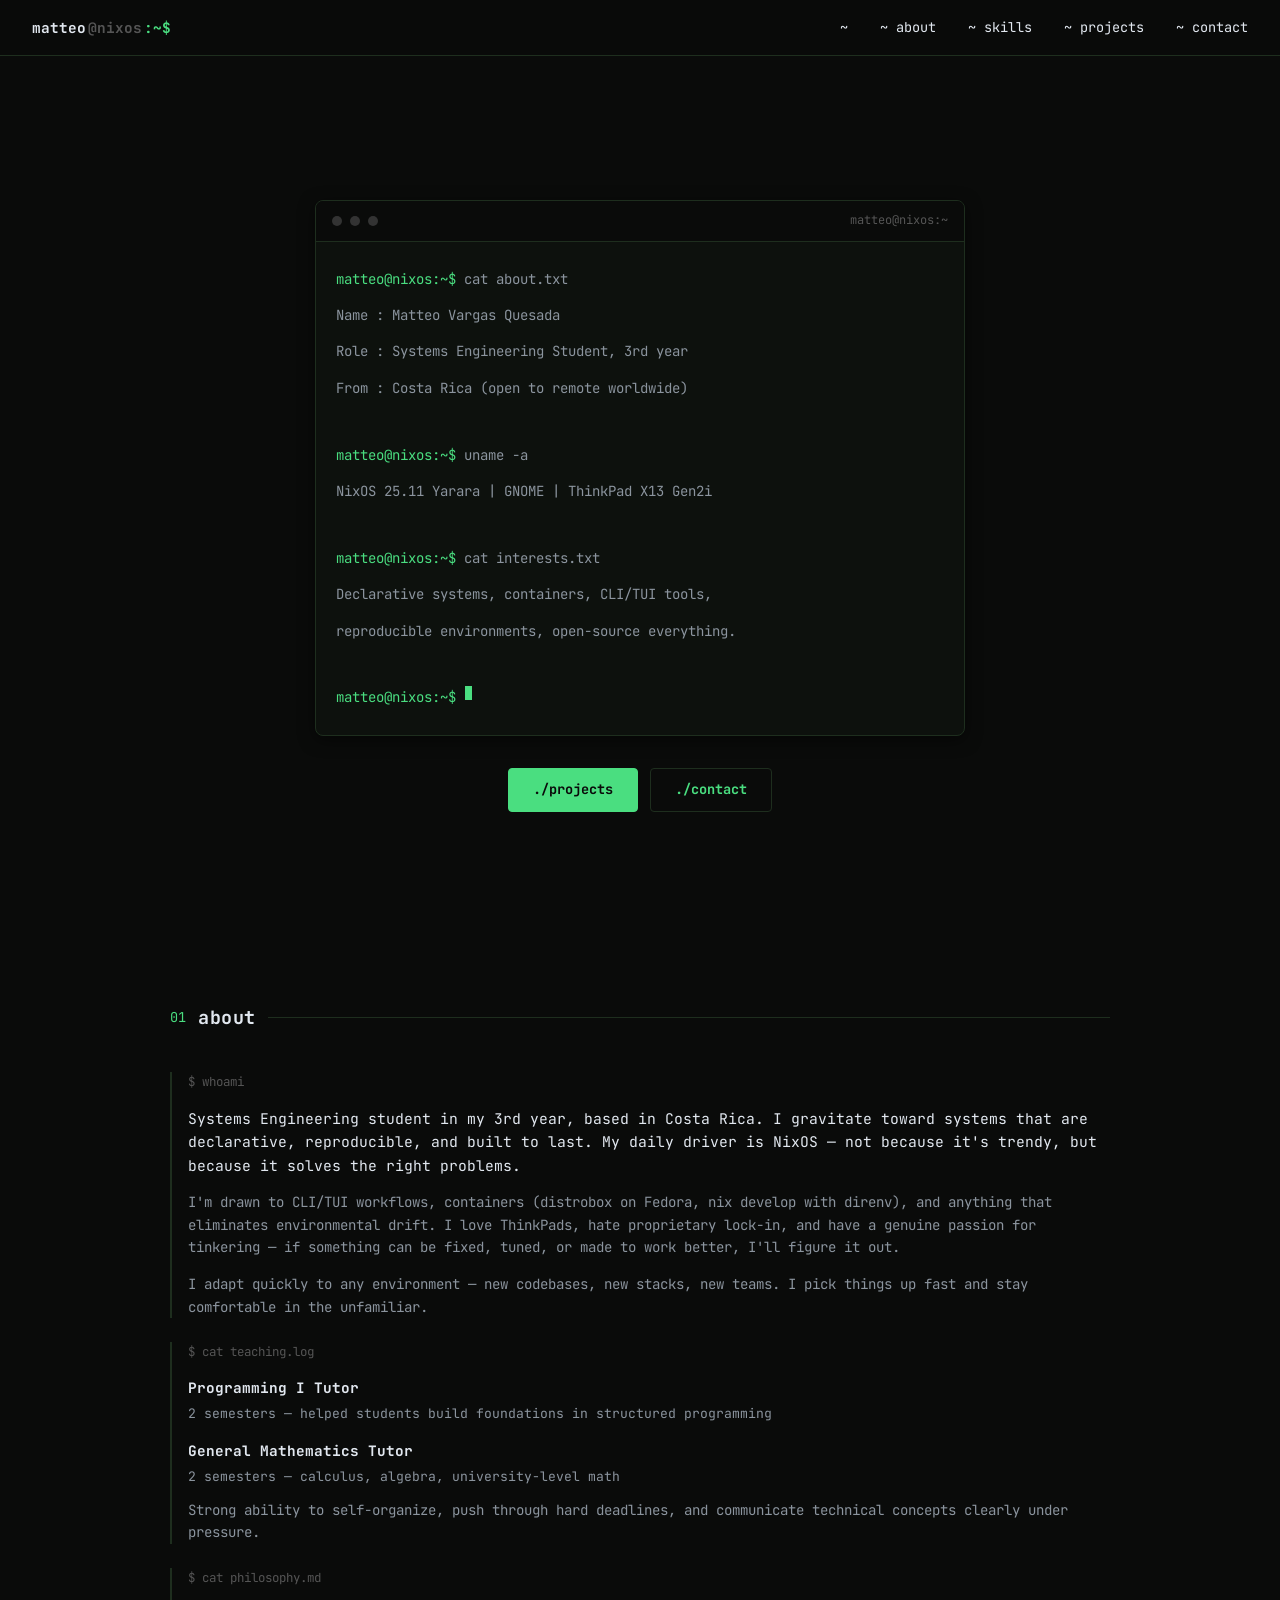
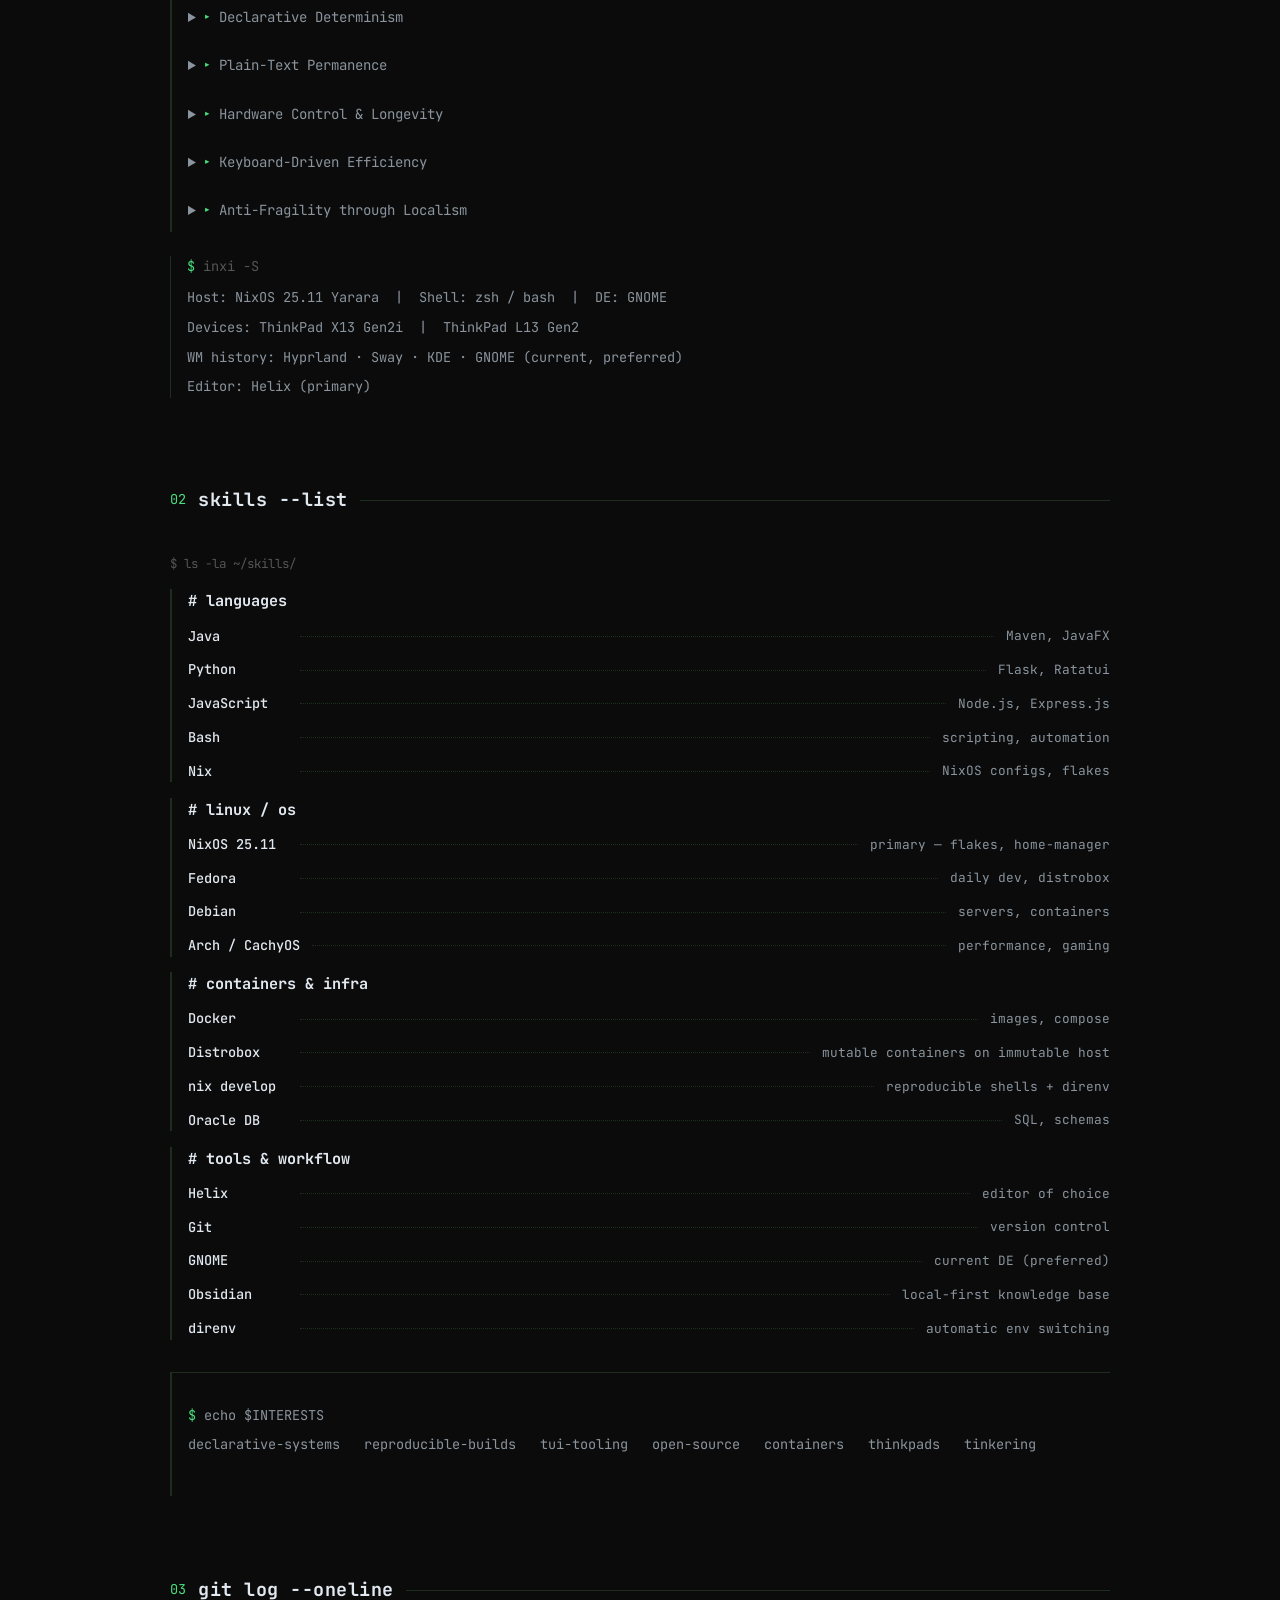
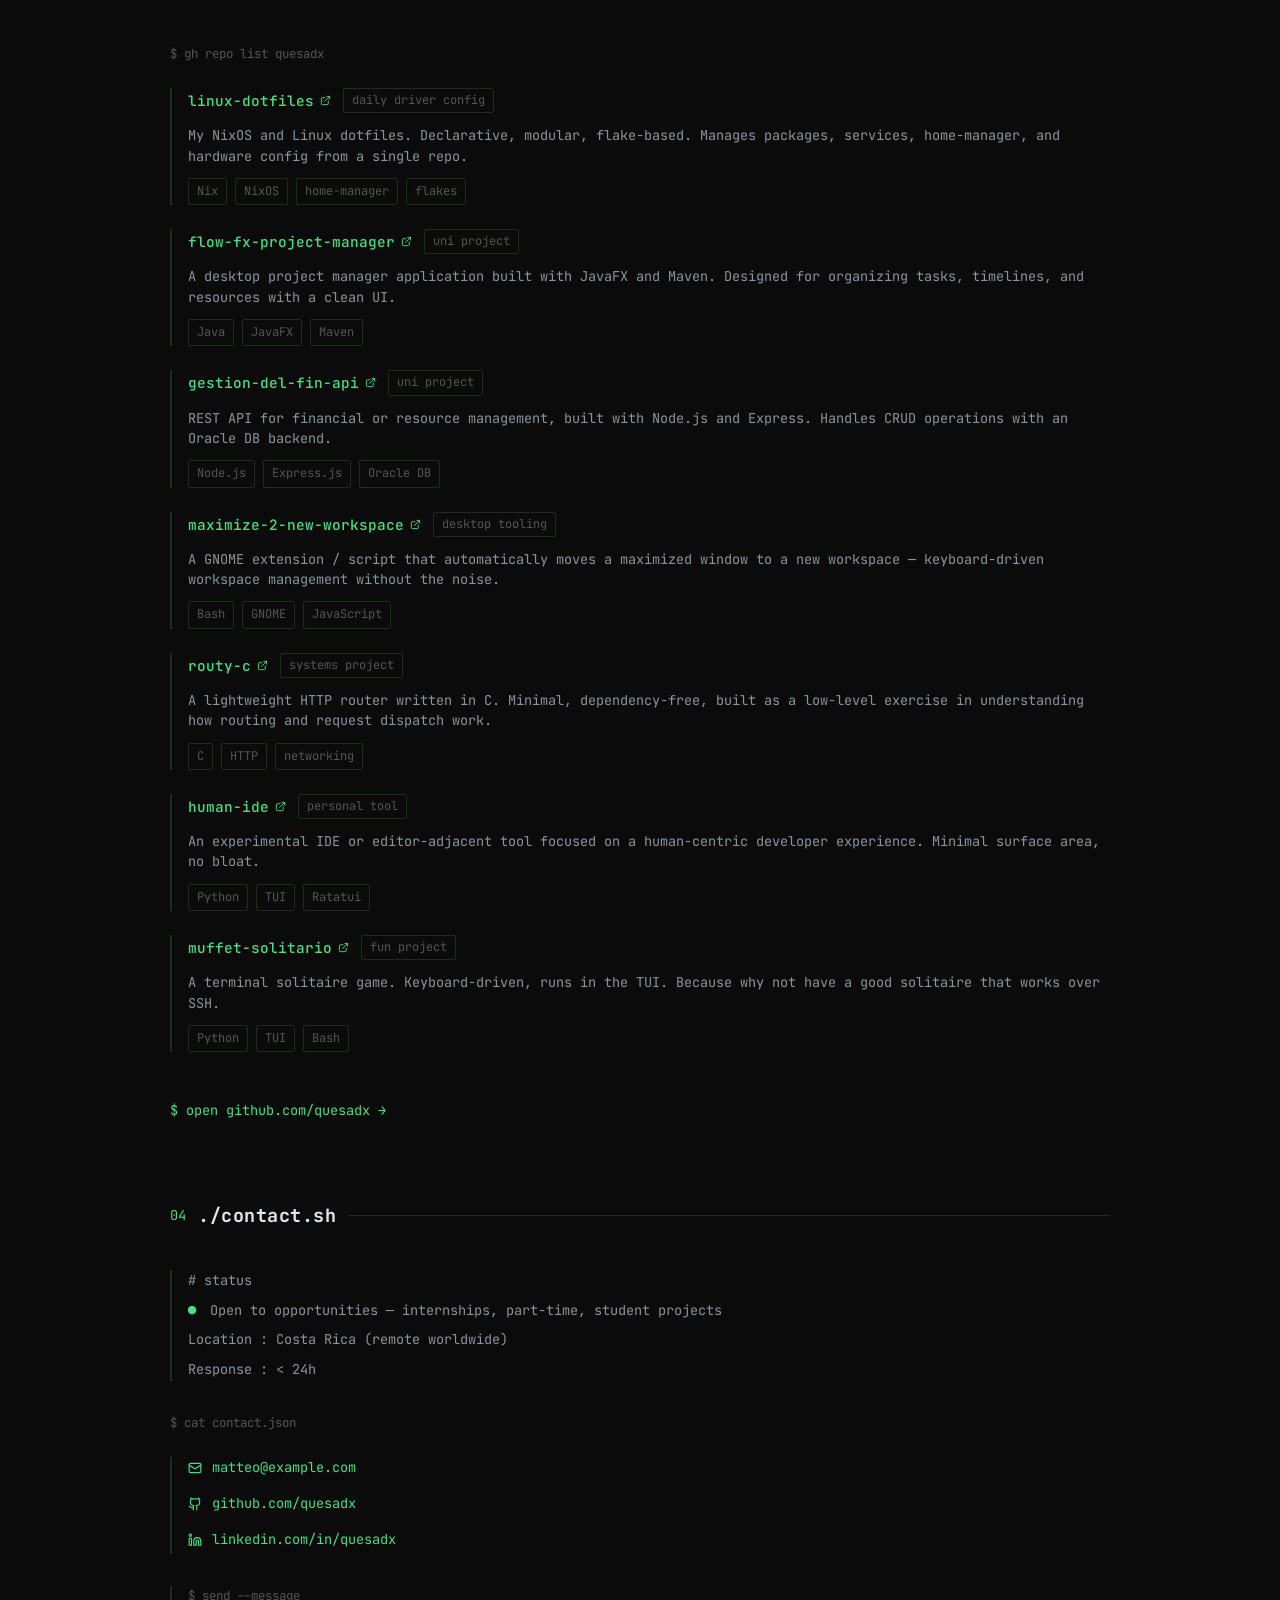
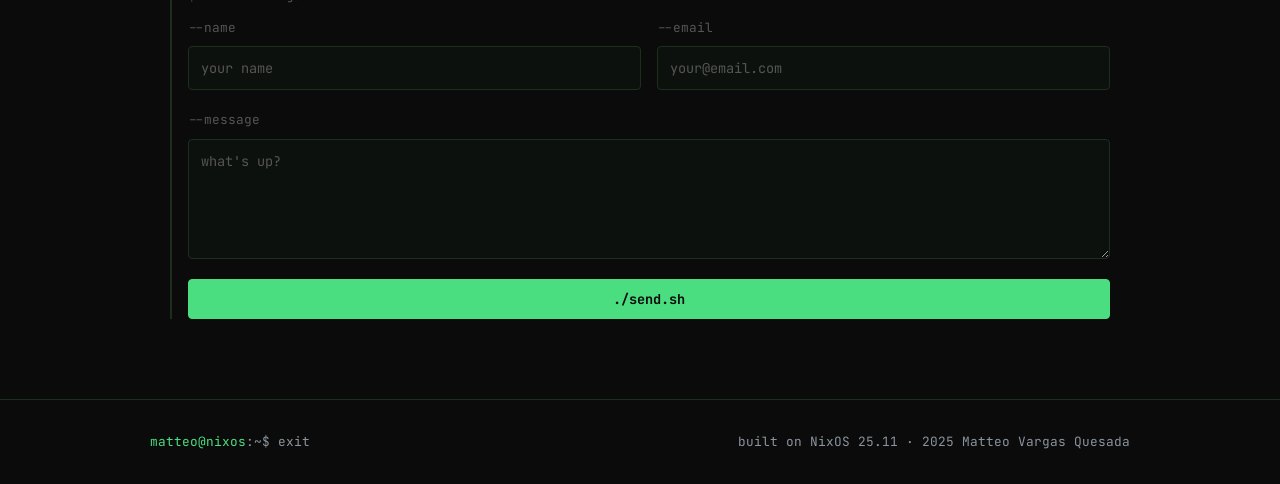
==== commit 9715a5e5: "Add skills and projects sections to style.css; update comments in index.html" ====
--- a/portfolio/index.html
+++ b/portfolio/index.html
@@ -119,7 +119,7 @@
 
           <!-- whoami -->
           <article class="about-bio">
-            <p class="comment"># whoami</p>
+            <p class="comment">$ whoami</p>
             <p class="text-bright">
               Systems Engineering student in my 3rd year, based in Costa Rica. I
               gravitate toward systems that are declarative, reproducible, and
@@ -142,7 +142,7 @@
 
           <!-- teaching log -->
           <article class="about-teaching">
-            <p class="comment"># cat teaching.log</p>
+            <p class="comment">$ cat teaching.log</p>
 
             <ul class="teaching-list">
               <li>
@@ -168,7 +168,7 @@
 
           <!-- philosophy -->
           <article class="about-philosophy">
-            <p class="comment"># cat philosophy.md</p>
+            <p class="comment">$ cat philosophy.md</p>
 
             <ul class="philosophy-list">
               <li>
--- a/portfolio/css/style.css
+++ b/portfolio/css/style.css
@@ -389,6 +389,339 @@
   clip: rect(0,0,0,0);
   white-space: nowrap;
   border: 0;
+}
+
+/* ===== SKILLS SECTION ===== */
+#skills {
+  max-width: 980px;
+  margin: 0 auto;
+  background-color: var(--bg-dark);
+}
+
+.skills-container {
+  display: grid;
+  grid-template-columns: repeat(auto-fit, minmax(300px, 1fr));
+  gap: 2rem;
+  margin: 1.5rem 0;
+}
+
+.skill-group {
+  border-left: 2px solid var(--border);
+  padding-left: 1rem;
+}
+
+.skill-group-title {
+  color: var(--text-main);
+  font-size: 0.95rem;
+  margin-bottom: 0.75rem;
+  text-transform: lowercase;
+}
+
+.skill-list {
+  list-style: none;
+  padding: 0;
+  margin: 0;
+  display: flex;
+  flex-direction: column;
+  gap: 0.75rem;
+}
+
+.skill-list li {
+  display: flex;
+  align-items: center;
+  gap: 0.75rem;
+  font-size: 0.85rem;
+  color: var(--text-dim);
+}
+
+.skill-name {
+  color: var(--text-main);
+  flex-shrink: 0;
+  font-weight: 500;
+  min-width: 100px;
+}
+
+.skill-dots {
+  flex: 1;
+  border-bottom: 1px dotted var(--border);
+}
+
+.skill-detail {
+  color: var(--text-dim);
+  font-size: 0.8rem;
+  flex-shrink: 0;
+}
+
+.skills-footer {
+  border-left: 2px solid var(--border);
+  padding-left: 1rem;
+  margin-top: 2rem;
+}
+
+.skills-footer p {
+  margin: 0 0 0.5rem 0;
+  color: var(--text-dim);
+  font-size: 0.85rem;
+}
+
+.skills-interests {
+  color: var(--green);
+  font-size: 0.8rem;
+}
+
+/* ===== PROJECTS SECTION ===== */
+#projects {
+  max-width: 980px;
+  margin: 0 auto;
+  background-color: var(--bg-dark);
+}
+
+.project-list {
+  list-style: none;
+  padding: 0;
+  margin: 1.5rem 0 2rem 0;
+  display: flex;
+  flex-direction: column;
+  gap: 1.5rem;
+}
+
+.project-card {
+  border-left: 2px solid var(--border);
+  padding-left: 1rem;
+  display: flex;
+  flex-direction: column;
+  gap: 0.75rem;
+}
+
+.project-card-header {
+  display: flex;
+  align-items: center;
+  gap: 0.75rem;
+  flex-wrap: wrap;
+}
+
+.project-title {
+  display: inline-flex;
+  align-items: center;
+  gap: 0.4rem;
+  color: var(--green);
+  text-decoration: none;
+  font-size: 0.9rem;
+  font-weight: 500;
+  transition: color 0.15s ease;
+}
+
+.project-title:hover,
+.project-title:focus {
+  color: #22c55e;
+  outline: none;
+}
+
+.project-badge {
+  display: inline-block;
+  color: var(--text-muted);
+  font-size: 0.75rem;
+  background-color: transparent;
+  border: 1px solid var(--border);
+  padding: 2px 8px;
+  border-radius: 2px;
+  text-transform: lowercase;
+}
+
+.project-desc {
+  color: var(--text-dim);
+  font-size: 0.85rem;
+  line-height: 1.5;
+  margin: 0;
+}
+
+.project-tags {
+  list-style: none;
+  padding: 0;
+  margin: 0;
+  display: flex;
+  gap: 0.5rem;
+  flex-wrap: wrap;
+}
+
+.project-tags li {
+  color: var(--text-muted);
+  font-size: 0.75rem;
+  background-color: transparent;
+  border: 1px solid var(--border);
+  padding: 3px 8px;
+  border-radius: 2px;
+}
+
+.projects-github-link {
+  display: inline-block;
+  color: var(--green);
+  text-decoration: none;
+  font-size: 0.85rem;
+  margin-top: 1rem;
+  transition: color 0.15s ease;
+}
+
+.projects-github-link:hover,
+.projects-github-link:focus {
+  color: #22c55e;
+  outline: none;
+}
+
+/* ===== CONTACT SECTION ===== */
+#contact {
+  max-width: 980px;
+  margin: 0 auto;
+  background-color: var(--bg-dark);
+}
+
+.contact-status {
+  border-left: 2px solid var(--border);
+  padding-left: 1rem;
+  margin-bottom: 2rem;
+}
+
+.contact-status p {
+  margin: 0 0 0.5rem 0;
+  color: var(--text-dim);
+  font-size: 0.85rem;
+}
+
+.status-dot {
+  color: var(--green);
+  margin-right: 0.4rem;
+}
+
+.status-open {
+  color: var(--text-main);
+  font-size: 0.9rem;
+}
+
+.status-detail {
+  color: var(--text-dim);
+  font-size: 0.8rem;
+}
+
+.contact-links {
+  list-style: none;
+  padding: 0;
+  margin: 1.5rem 0;
+  border-left: 2px solid var(--border);
+  padding-left: 1rem;
+  display: flex;
+  flex-direction: column;
+  gap: 0.75rem;
+}
+
+.contact-link {
+  display: inline-flex;
+  align-items: center;
+  gap: 0.6rem;
+  color: var(--green);
+  text-decoration: none;
+  font-size: 0.85rem;
+  transition: color 0.15s ease;
+}
+
+.contact-link:hover,
+.contact-link:focus {
+  color: #22c55e;
+  outline: none;
+}
+
+.contact-link svg {
+  flex-shrink: 0;
+}
+
+.contact-form-wrap {
+  border-left: 2px solid var(--border);
+  padding-left: 1rem;
+  margin-top: 2rem;
+}
+
+.contact-form {
+  display: flex;
+  flex-direction: column;
+  gap: 1.25rem;
+  margin-top: 0.75rem;
+}
+
+.form-row {
+  display: grid;
+  grid-template-columns: 1fr 1fr;
+  gap: 1rem;
+}
+
+.form-group {
+  display: flex;
+  flex-direction: column;
+  gap: 0.5rem;
+}
+
+.form-group label {
+  color: var(--text-muted);
+  font-size: 0.8rem;
+}
+
+.form-group input,
+.form-group textarea {
+  background-color: var(--bg-card);
+  border: 1px solid var(--border);
+  color: var(--text-main);
+  font-family: var(--font);
+  font-size: 0.85rem;
+  padding: 0.75rem;
+  border-radius: 4px;
+  transition: border-color 0.15s ease;
+}
+
+.form-group input::placeholder,
+.form-group textarea::placeholder {
+  color: var(--text-muted);
+}
+
+.form-group input:focus,
+.form-group textarea:focus {
+  outline: none;
+  border-color: var(--green);
+}
+
+.form-group textarea {
+  resize: vertical;
+  min-height: 120px;
+}
+
+/* ===== FOOTER ===== */
+footer {
+  background-color: var(--bg-dark);
+  border-top: 1px solid var(--border);
+  padding: 2rem 1.25rem;
+  margin-top: 3rem;
+}
+
+.footer-inner {
+  max-width: 980px;
+  margin: 0 auto;
+  display: flex;
+  justify-content: space-between;
+  align-items: center;
+  gap: 1rem;
+  flex-wrap: wrap;
+  font-size: 0.8rem;
+  color: var(--text-dim);
+}
+
+.footer-left,
+.footer-right {
+  flex: 1;
+}
+
+.footer-left {
+  text-align: left;
+}
+
+.footer-right {
+  text-align: right;
 }
 
 /* ===== RESPONSIVE ===== */
@@ -447,7 +780,10 @@
     min-width: 120px;
   }
 
-  #about {
+  #about,
+  #skills,
+  #projects,
+  #contact {
     padding: 2rem 1rem;
   }
 
@@ -459,6 +795,24 @@
     flex: 0 0 100%;
     order: 3;
   }
+
+  .skills-container {
+    grid-template-columns: 1fr;
+  }
+
+  .form-row {
+    grid-template-columns: 1fr;
+  }
+
+  .footer-inner {
+    flex-direction: column;
+    text-align: center;
+  }
+
+  .footer-left,
+  .footer-right {
+    text-align: center;
+  }
 }
 
 @media (max-width: 480px) {
@@ -488,4 +842,25 @@
   section {
     padding: 1.5rem 1rem;
   }
-}
+
+  .section-header {
+    font-size: 0.9rem;
+  }
+
+  .project-card-header {
+    flex-direction: column;
+    align-items: flex-start;
+  }
+
+  .skill-list li {
+    flex-wrap: wrap;
+  }
+
+  .skill-dots {
+    display: none;
+  }
+
+  .footer-inner {
+    font-size: 0.7rem;
+  }
+}
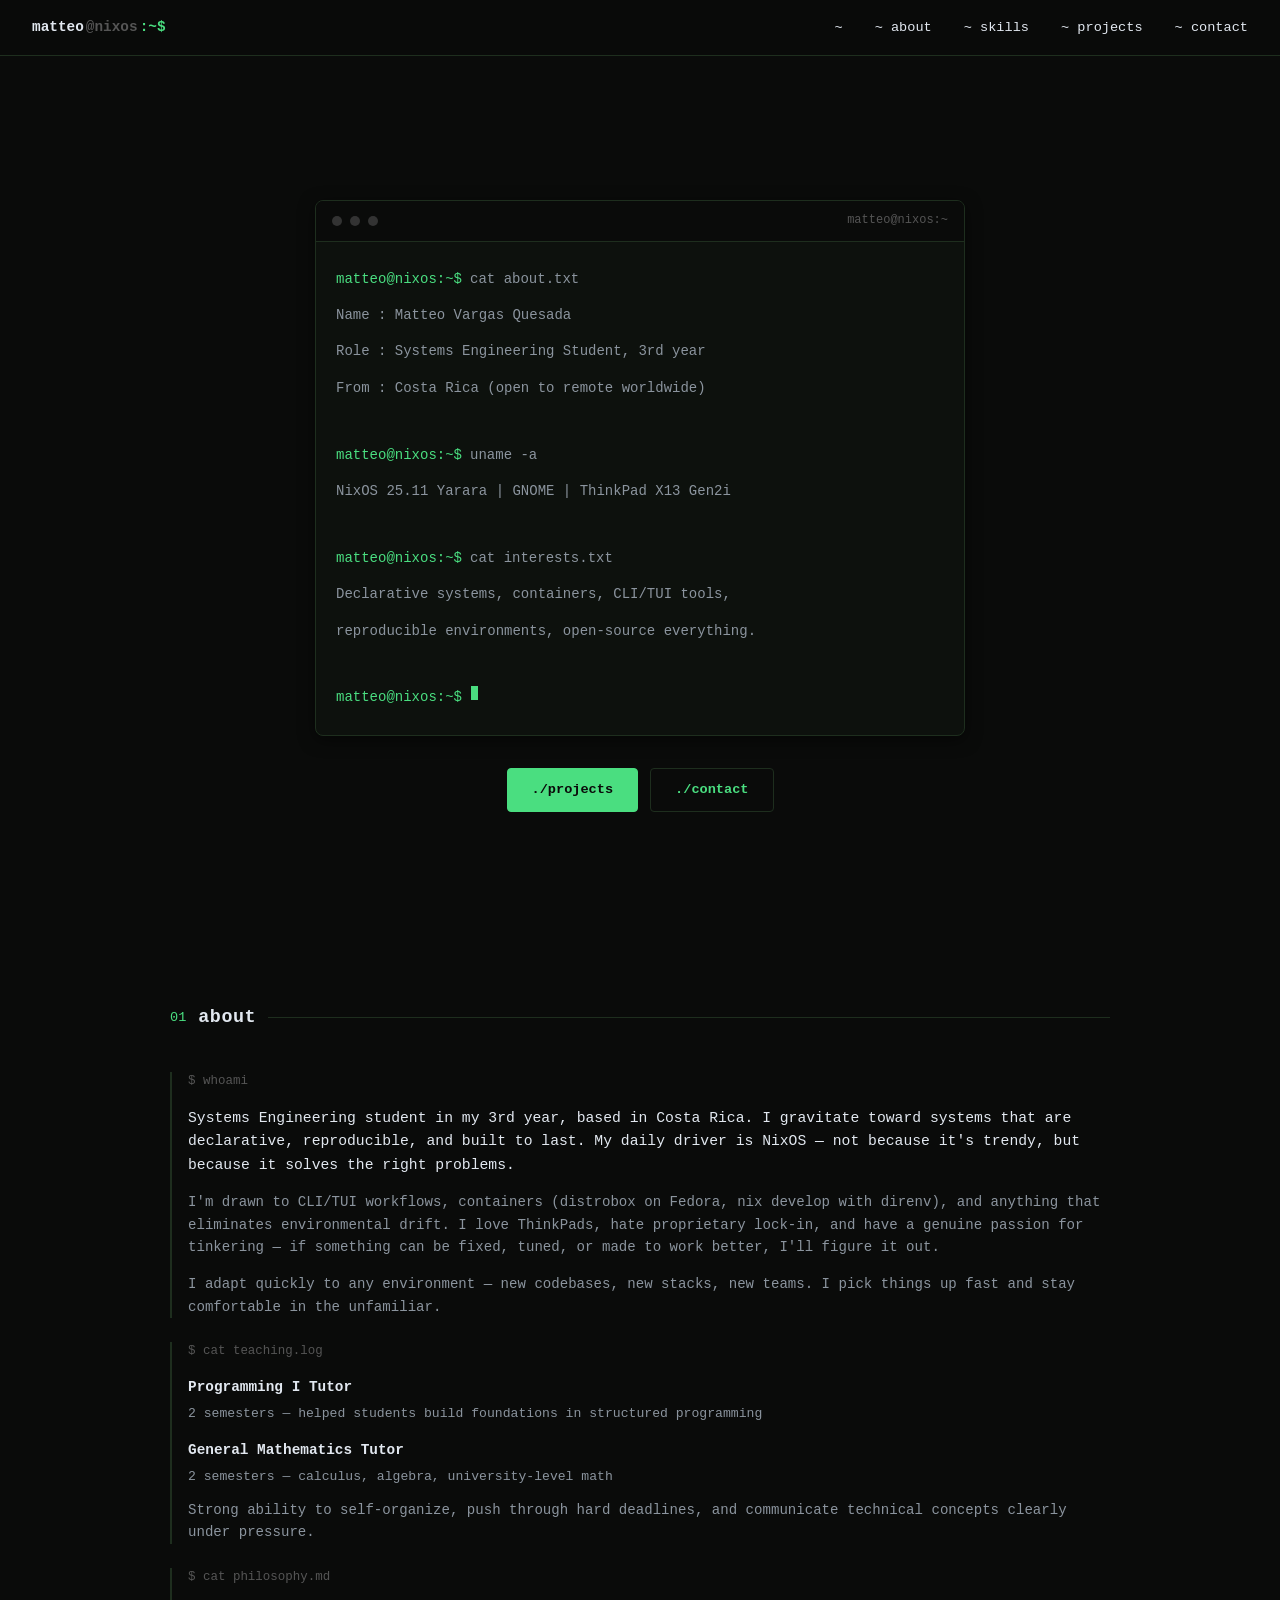
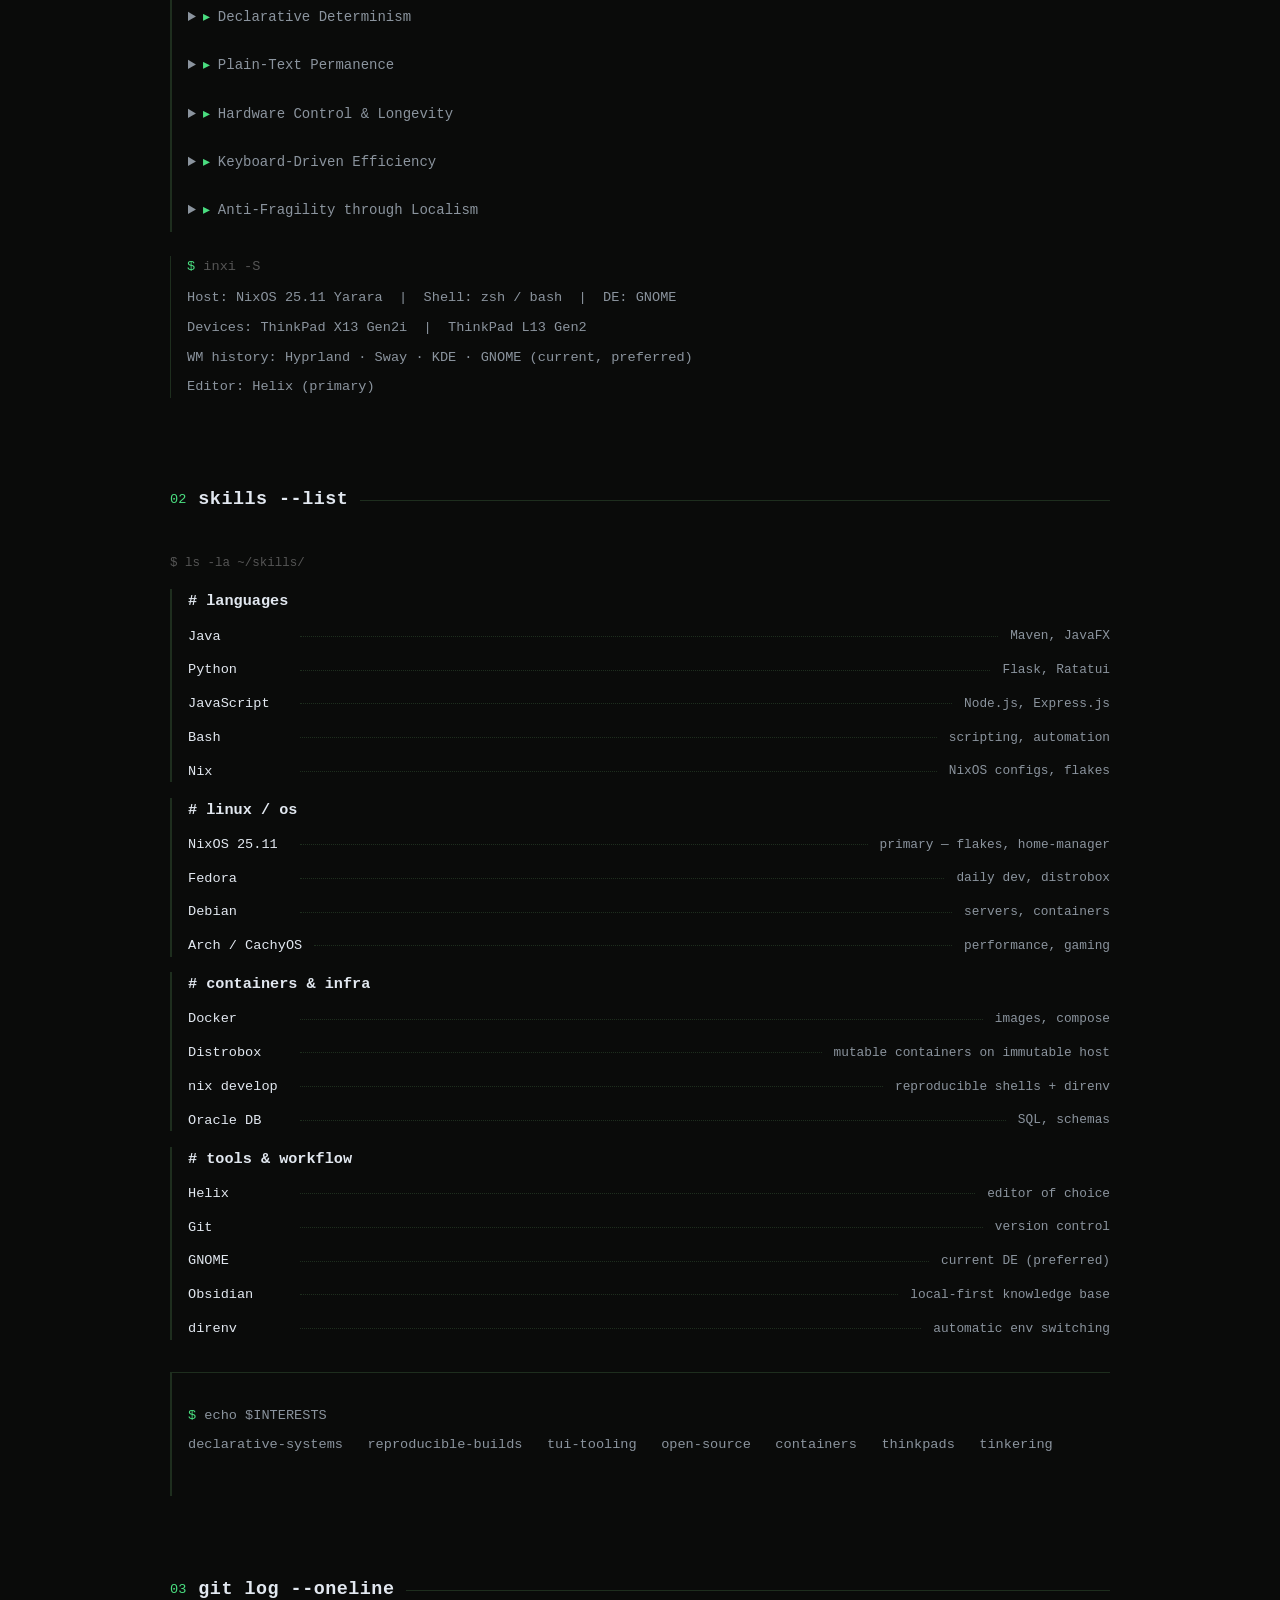
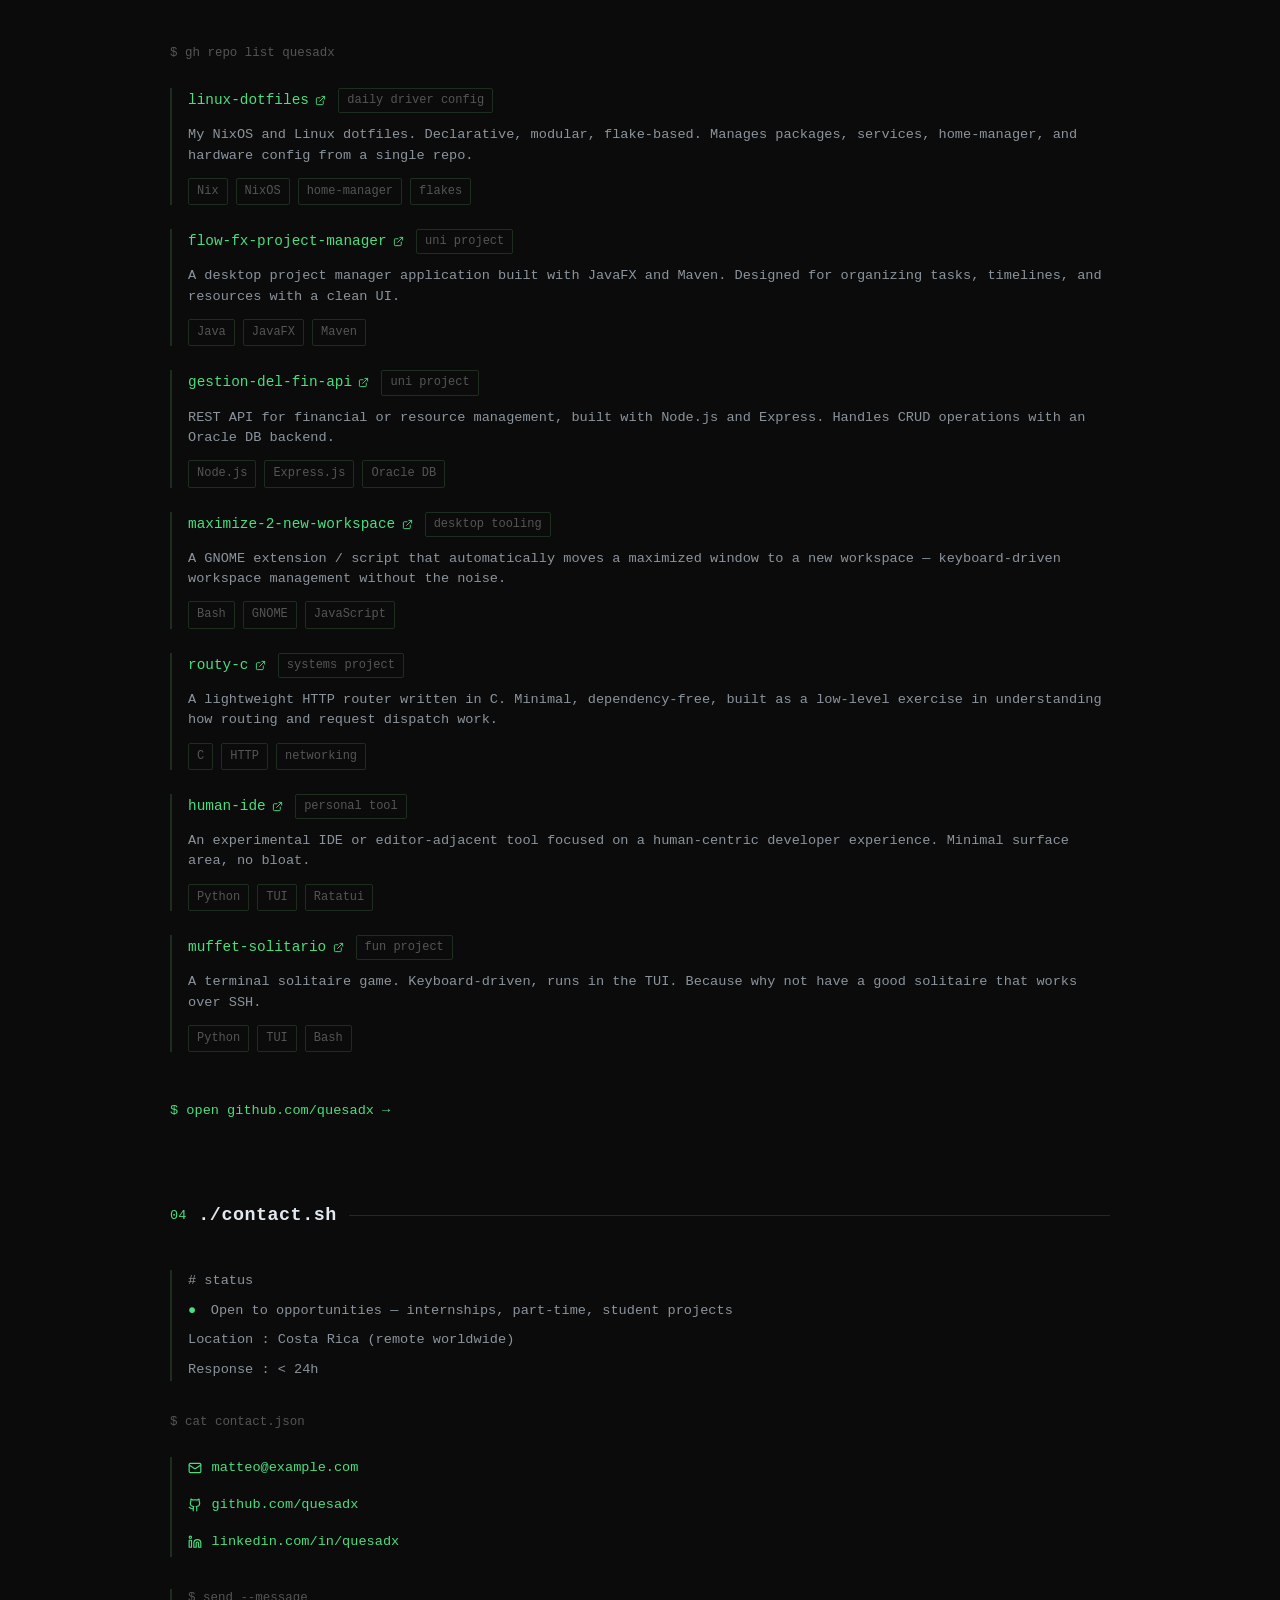
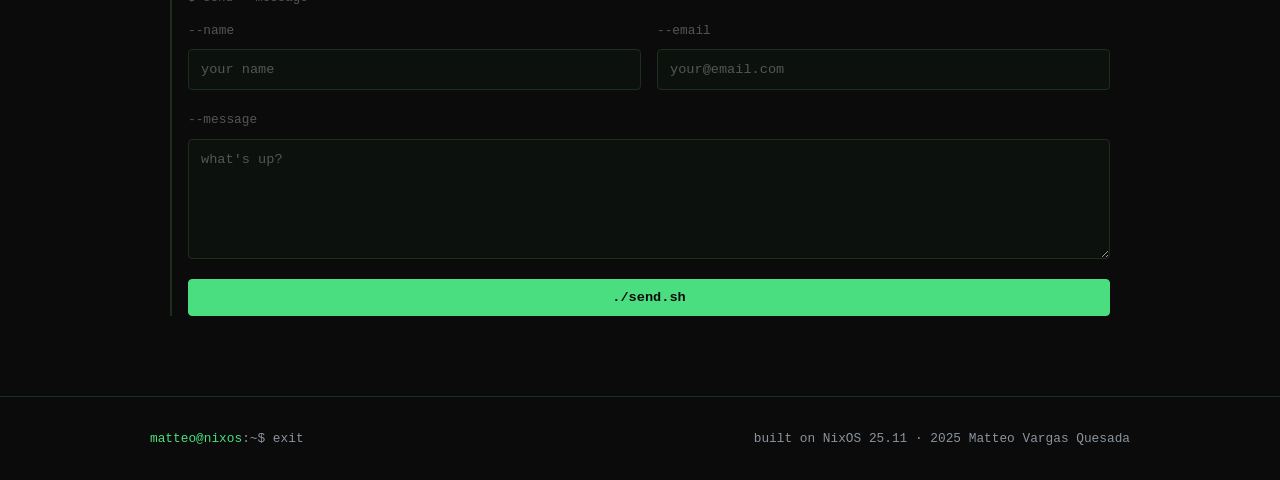
==== commit 02f3eecf: "Update font variable in style.css; add semantic comments to index.html" ====
--- a/portfolio/index.html
+++ b/portfolio/index.html
@@ -1,14 +1,83 @@
 <!doctype html>
+<!--
+  SEMANTIC HTML INDEX
+
+  <section>
+    Container for major page sections. Groups related content into logical
+    areas (hero, about, skills, projects, contact). Each section is typically
+    1 of 4-5 major page divisions.
+
+  <header>
+    Introductory or navigational content. Used for page header (navbar with
+    logo/nav-links) and section headers (section number + title + divider).
+    Can appear multiple times.
+
+  <nav>
+    Navigation links. Used for main navbar and contact link lists. Defines
+    navigational areas of the page.
+
+  <main>
+    Main content wrapper. Wraps all primary page content (excluding navbar
+    and footer). Semantically marks the page's primary purpose.
+
+  <h1>, <h2>
+    Heading hierarchy. h1 = page title (hidden with sr-only). h2 = section
+    titles (visible: "about", "skills", "git log --oneline"). Maintains
+    document outline.
+
+  <article>
+    Self-contained composition. Used for about bio/teaching/philosophy sections
+    and project cards. Each article can stand independently.
+
+  <aside>
+    Complementary content. Sidebar-like info (about system info, contact status)
+    related to but separate from main flow.
+
+  <div>
+    Generic container. Non-semantic wrapper for layout groups that don't fit
+    other semantic tags (terminal-card, section-inner, skills-grid, etc.).
+
+  <p>
+    Paragraph. Text content blocks. Used for terminal output, descriptions,
+    comments, and body text.
+
+  <span>
+    Inline semantic markup. Used for small, non-block content within text or
+    UI elements (green prompt "$", nav logo parts, status dot, terminal cursor).
+
+  <ul>, <li>
+    Unordered lists and list items. Used for nav-links, skill-list, project-tags,
+    teaching-list, philosophy-list, contact-links, sysinfo-list, and footer info.
+
+  <a>
+    Hyperlinks. Navigation targets (nav links, project titles, contact links)
+    and external links (GitHub, LinkedIn).
+
+  <details>, <summary>
+    Expandable disclosure widget. Used for about philosophy items. <summary>
+    shows clickable label, <details> wraps expandable content.
+
+  <form>
+    Form container. Wraps contact form with fields and submit button.
+
+  <label>
+    Form label. Associates text with form inputs via 'for' attribute.
+
+  <input>, <textarea>
+    Form inputs. Text fields (name, email) and text area (message).
+
+  <button>
+    Interactive action. Form submit, hero navigation buttons. Can be <button>
+    or styled <a> with .btn-primary/.btn-secondary classes.
+
+  <footer>
+    Footer section. Page-level footer with exit message and build info.
+-->
 <html lang="en">
   <head>
     <meta charset="utf-8" />
     <meta name="viewport" content="width=device-width, initial-scale=1.0" />
     <title>Matteo Vargas Quesada</title>
-    <link rel="preconnect" href="https://fonts.googleapis.com" />
-    <link
-      href="https://fonts.googleapis.com/css2?family=JetBrains+Mono:wght@400;700&display=swap"
-      rel="stylesheet"
-    />
 
     <!-- Stylesheet -->
     <link rel="stylesheet" href="css/style.css" />
@@ -43,7 +112,6 @@
     </nav>
 
     <main>
-      <!-- Hero Section -->
       <section id="hero">
         <h1 class="sr-only">
           Matteo Vargas Quesada – Systems Engineering Portfolio
@@ -108,7 +176,6 @@
         </div>
       </section>
 
-      <!-- About Section -->
       <section id="about">
         <div class="section-inner">
           <header class="section-header">
@@ -117,7 +184,6 @@
             <div class="section-line"></div>
           </header>
 
-          <!-- whoami -->
           <article class="about-bio">
             <p class="comment">$ whoami</p>
             <p class="text-bright">
@@ -140,7 +206,6 @@
             </p>
           </article>
 
-          <!-- teaching log -->
           <article class="about-teaching">
             <p class="comment">$ cat teaching.log</p>
 
@@ -166,7 +231,6 @@
             </p>
           </article>
 
-          <!-- philosophy -->
           <article class="about-philosophy">
             <p class="comment">$ cat philosophy.md</p>
 
@@ -238,7 +302,6 @@
             </ul>
           </article>
 
-          <!-- system info -->
           <aside class="about-sysinfo">
             <p class="sysinfo-command">
               <span class="terminal-prompt">$</span> inxi -S
@@ -259,7 +322,6 @@
           </aside>
         </div>
       </section>
-      <!-- skills section -->
       <section id="skills">
         <div class="section-inner">
           <header class="section-header">
@@ -717,7 +779,6 @@
             <div class="section-line"></div>
           </header>
 
-          <!-- status -->
           <aside class="contact-status">
             <p class="comment"># status</p>
             <p class="status-open">
@@ -730,7 +791,6 @@
             <p class="status-detail">Response : &lt; 24h</p>
           </aside>
 
-          <!-- contact links -->
           <nav aria-label="Contact links">
             <p class="comment">$ cat contact.json</p>
             <ul class="contact-links">
@@ -809,7 +869,6 @@
             </ul>
           </nav>
 
-          <!-- form -->
           <div class="contact-form-wrap">
             <p class="comment">$ send --message</p>
             <form class="contact-form" action="#" method="post">
--- a/portfolio/css/style.css
+++ b/portfolio/css/style.css
@@ -7,7 +7,7 @@
   --text-dim:   #8b949e;
   --text-muted: #555555;
   --border:     #1e2e1e;
-  --font:       'JetBrains Mono', monospace;
+  --font:       monospace;
 }
 
 /* ===== RESET & BASE ===== */
